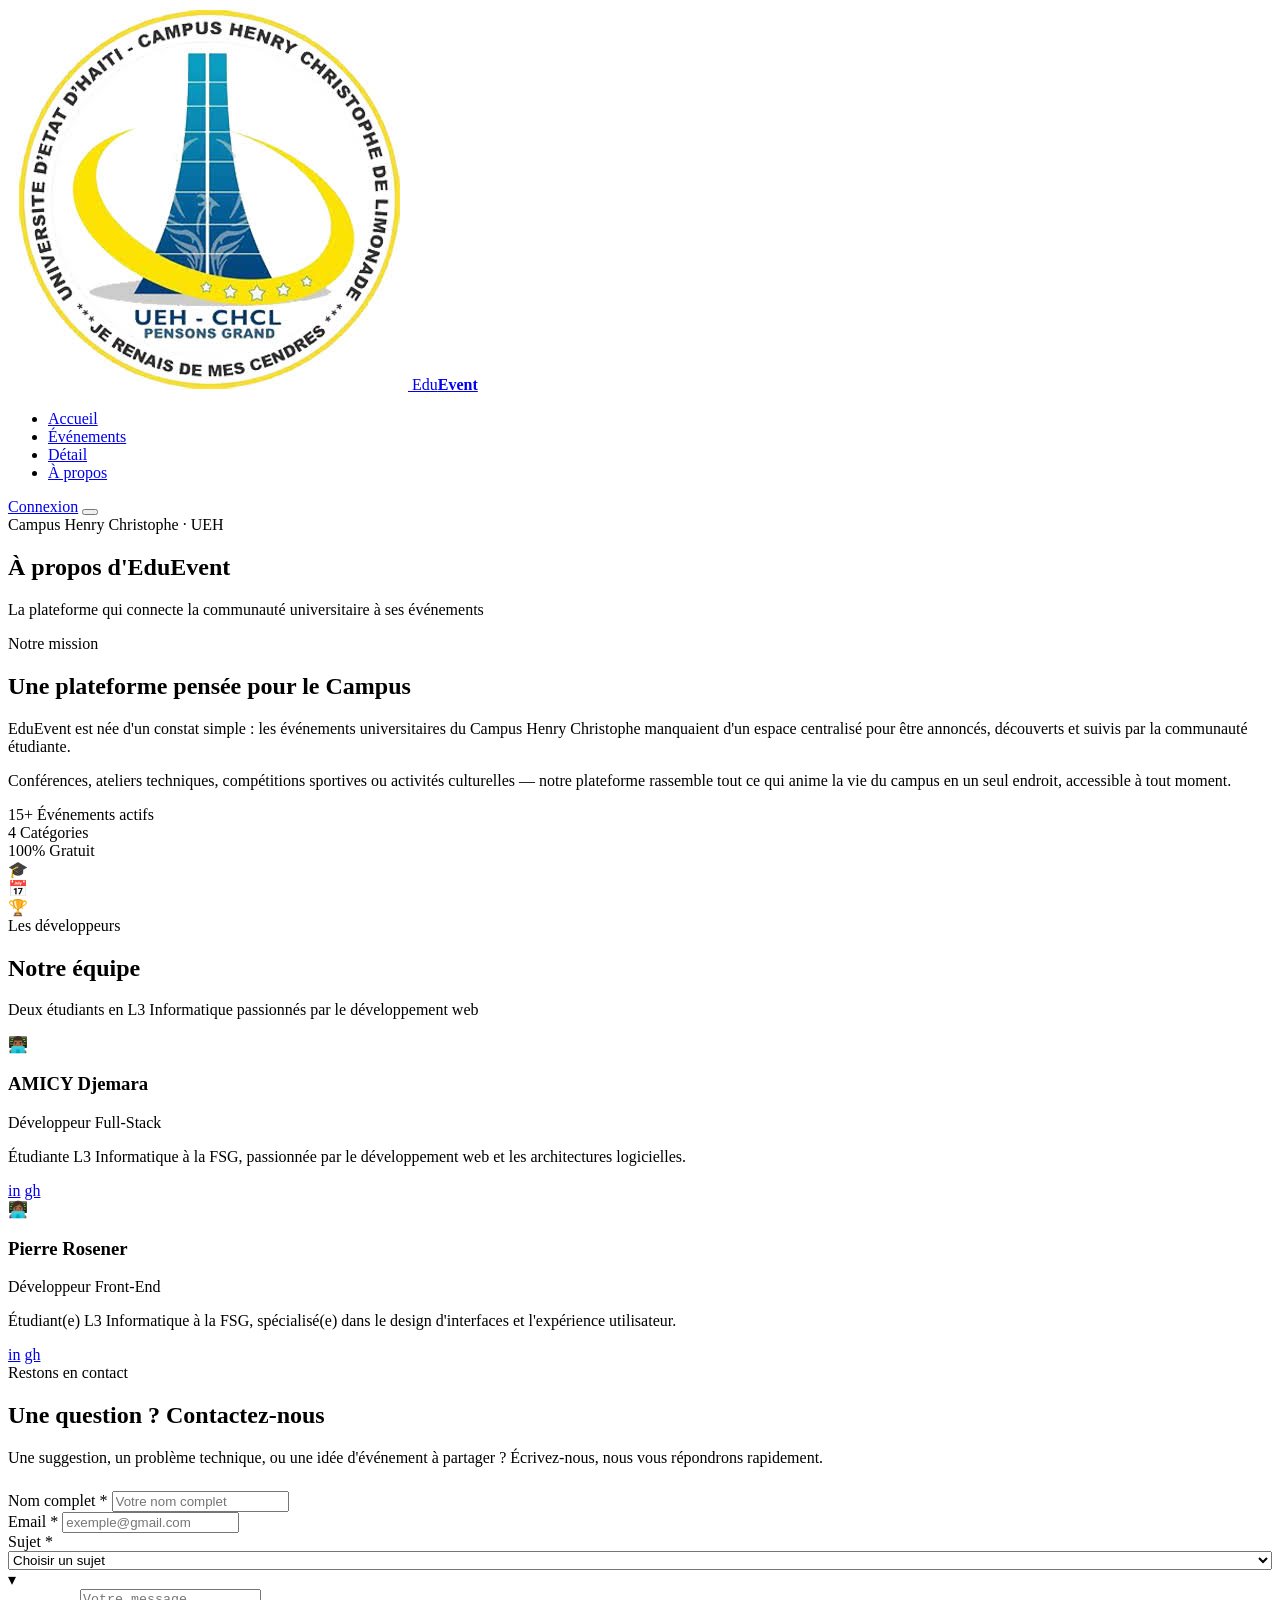
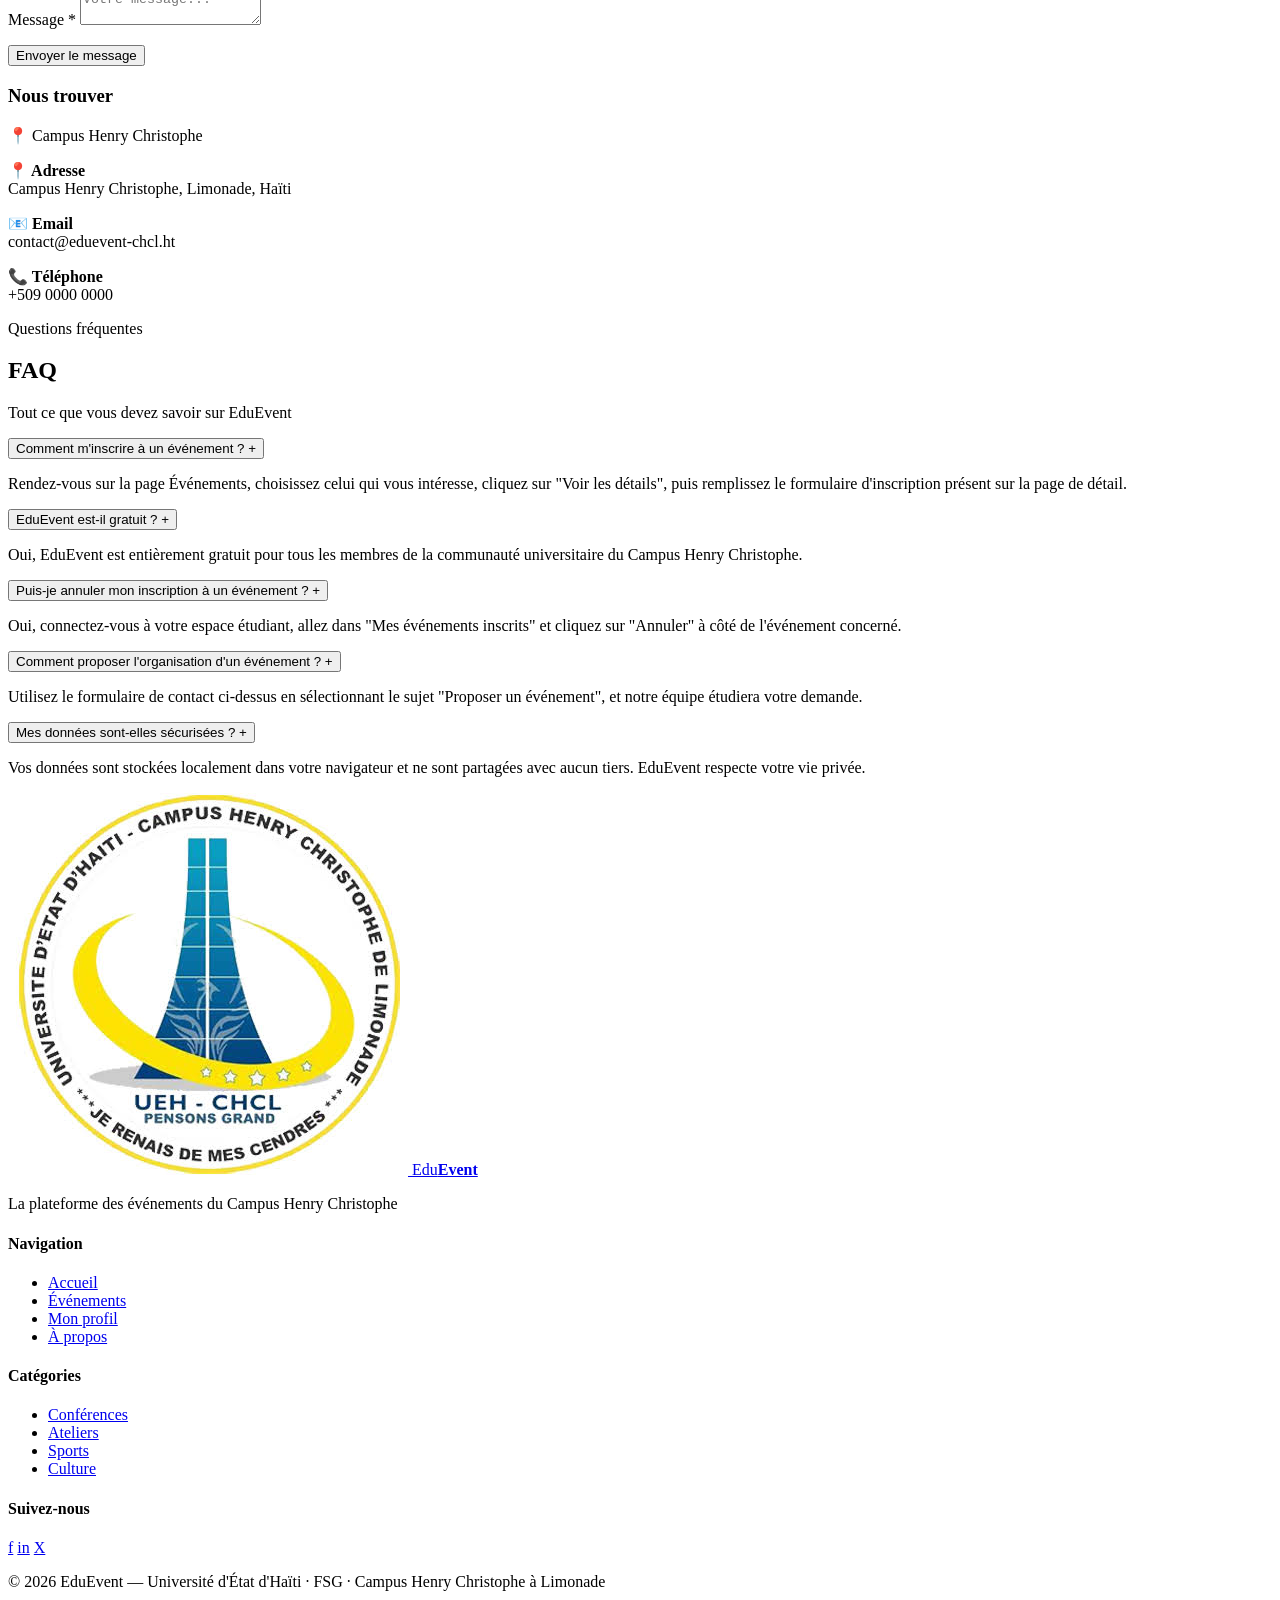
==== a-propos.html @ 34ccdcf6 "Add files via upload" ====
<!DOCTYPE html>
<html lang="fr">
<head>
  <meta charset="UTF-8" />
  <meta name="viewport" content="width=device-width, initial-scale=1.0" />
  <meta name="description" content="À propos de EduEvent — Campus Henry Christophe, UEH" />
  <title>À propos — EduEvent</title>
  <link rel="stylesheet" href="css/style.css" />
  <link rel="stylesheet" href="css/animations.css" />
  <link rel="stylesheet" href="css/responsive.css" />
</head>
<body>

  <!-- ===== HEADER ===== -->
  <header class="header" id="header">
    <div class="container header__inner">
      
      <!-- Logo -->
      <a href="index.html" class="header__logo">
        <img src="images/logo-chcl (2).jpg" alt="UEH-CHCL" class="logo__img">
        <span class="logo__text">Edu<strong>Event</strong></span>
      </a>

      <!-- Liens de navigation (Nettoyés des styles en ligne importants) -->
      <nav class="nav" id="nav">
        <ul class="nav__list">
          <li><a href="index.html" class="nav__link active">Accueil</a></li>
          <li><a href="evenements.html" class="nav__link">Événements</a></li>
          <li><a href="detail.html" class="nav__link">Détail</a></li>
          <li><a href="a-propos.html" class="nav__link">À propos</a></li>
        </ul>
      </nav>

      <!-- Connexion & Menu Burger -->
      <div class="header__actions">
        <a href="profil.html" class="btn btn--outline">Connexion</a>
        
        <!-- Le bouton hamburger est maintenant contrôlable par le fichier responsive.css -->
        <button class="hamburger" id="hamburger" aria-label="Menu">
          <span></span><span></span><span></span>
        </button>
      </div>

    </div>
  </header>
  <main>

    <!-- ===== HERO MINI ===== -->
    <section class="page-hero">
      <div class="container">
        <span class="hero__eyebrow">Campus Henry Christophe · UEH</span>
        <h1 class="page-hero__title">À propos d'EduEvent</h1>
        <p class="page-hero__subtitle">La plateforme qui connecte la communauté universitaire à ses événements</p>
      </div>
    </section>

    <!-- ===== PRÉSENTATION PLATEFORME ===== -->
    <section class="section presentation">
      <div class="container presentation__grid">
        <div class="presentation__text">
          <span class="section__eyebrow">Notre mission</span>
          <h2 class="presentation__title">Une plateforme pensée pour le Campus</h2>
          <p class="presentation__paragraph">
            EduEvent est née d'un constat simple : les événements universitaires du Campus
            Henry Christophe manquaient d'un espace centralisé pour être annoncés, découverts
            et suivis par la communauté étudiante.
          </p>
          <p class="presentation__paragraph">
            Conférences, ateliers techniques, compétitions sportives ou activités culturelles —
            notre plateforme rassemble tout ce qui anime la vie du campus en un seul endroit,
            accessible à tout moment.
          </p>
          <div class="presentation__stats">
            <div class="mini-stat">
              <span class="mini-stat__number">15+</span>
              <span class="mini-stat__label">Événements actifs</span>
            </div>
            <div class="mini-stat">
              <span class="mini-stat__number">4</span>
              <span class="mini-stat__label">Catégories</span>
            </div>
            <div class="mini-stat">
              <span class="mini-stat__number">100%</span>
              <span class="mini-stat__label">Gratuit</span>
            </div>
          </div>
        </div>
        <div class="presentation__visual">
          <div class="visual-card visual-card--1">🎓</div>
          <div class="visual-card visual-card--2">📅</div>
          <div class="visual-card visual-card--3">🏆</div>
        </div>
      </div>
    </section>

    <!-- ===== ÉQUIPE DE DÉVELOPPEMENT ===== -->
    <section class="section equipe">
      <div class="container">
        <div class="section__header">
          <span class="section__eyebrow">Les développeurs</span>
          <h2 class="section__title">Notre équipe</h2>
          <p class="section__subtitle">Deux étudiants en L3 Informatique passionnés par le développement web</p>
        </div>
        <div class="equipe__grid">

          <div class="membre-card">
            <div class="membre-card__photo">👨🏾‍💻</div>
            <h3 class="membre-card__nom">AMICY Djemara</h3>
            <p class="membre-card__role">Développeur Full-Stack</p>
            <p class="membre-card__desc">
              Étudiante L3 Informatique à la FSG, passionnée par le développement web et
              les architectures logicielles.
            </p>
            <div class="membre-card__socials">
              <a href="#" aria-label="LinkedIn">in</a>
              <a href="#" aria-label="GitHub">gh</a>
            </div>
          </div>

          <div class="membre-card">
            <div class="membre-card__photo">👩🏾‍💻</div>
            <h3 class="membre-card__nom">Pierre Rosener</h3>
            <p class="membre-card__role">Développeur Front-End</p>
            <p class="membre-card__desc">
              Étudiant(e) L3 Informatique à la FSG, spécialisé(e) dans le design
              d'interfaces et l'expérience utilisateur.
            </p>
            <div class="membre-card__socials">
              <a href="#" aria-label="LinkedIn">in</a>
              <a href="#" aria-label="GitHub">gh</a>
            </div>
          </div>

        </div>
      </div>
    </section>

    <!-- ===== CONTACT ===== -->
    <section class="section contact">
      <div class="container contact__grid">

        <!-- Formulaire de contact -->
        <div class="contact-form-wrap">
          <span class="section__eyebrow">Restons en contact</span>
          <h2 class="presentation__title">Une question ? Contactez-nous</h2>
          <p class="presentation__paragraph" style="margin-bottom:1.5rem">
            Une suggestion, un problème technique, ou une idée d'événement à partager ?
            Écrivez-nous, nous vous répondrons rapidement.
          </p>

          <form class="contact-form" id="contact-form" novalidate>
            <div class="form-row">
              <div class="form-field">
                <label for="contact-nom">Nom complet *</label>
                <input type="text" id="contact-nom" class="form-input" placeholder="Votre nom complet" required />
              </div>
              <div class="form-field">
                <label for="contact-email">Email *</label>
                <input type="email" id="contact-email" class="form-input" placeholder="exemple@gmail.com" required />
              </div>
            </div>
            <div class="form-field">
              <label for="contact-sujet">Sujet *</label>
              <div class="select-wrap" style="width:100%">
                <select id="contact-sujet" class="filtre-select" style="width:100%;min-width:unset" required>
                  <option value="">Choisir un sujet</option>
                  <option value="question">Question générale</option>
                  <option value="probleme">Problème technique</option>
                  <option value="suggestion">Suggestion d'amélioration</option>
                  <option value="evenement">Proposer un événement</option>
                  <option value="autre">Autre</option>
                </select>
                <span class="select-arrow">▾</span>
              </div>
            </div>
            <div class="form-field">
              <label for="contact-message">Message *</label>
              <textarea id="contact-message" class="form-input form-textarea" placeholder="Votre message..." required></textarea>
            </div>
            <p class="form-message" id="contact-feedback" aria-live="polite"></p>
            <button type="submit" class="btn btn--primary">Envoyer le message</button>
          </form>
        </div>

        <!-- Carte interactive -->
        <div class="contact-map-wrap">
          <h3 class="aside-card__title">Nous trouver</h3>
          <div class="map-simule">
            <div class="map-simule__grid"></div>
            <div class="map-pin">
              <span class="map-pin__icon">📍</span>
              <span class="map-pin__label">Campus Henry Christophe</span>
            </div>
          </div>
          <div class="map-info">
            <p><strong>📍 Adresse</strong><br />Campus Henry Christophe, Limonade, Haïti</p>
            <p><strong>📧 Email</strong><br />contact@eduevent-chcl.ht</p>
            <p><strong>📞 Téléphone</strong><br />+509 0000 0000</p>
          </div>
        </div>

      </div>
    </section>

    <!-- ===== FAQ ===== -->
    <section class="section faq">
      <div class="container">
        <div class="section__header">
          <span class="section__eyebrow">Questions fréquentes</span>
          <h2 class="section__title">FAQ</h2>
          <p class="section__subtitle">Tout ce que vous devez savoir sur EduEvent</p>
        </div>

        <div class="accordion" id="accordion">

          <div class="accordion-item">
            <button class="accordion-header">
              <span>Comment m'inscrire à un événement ?</span>
              <span class="accordion-icon">+</span>
            </button>
            <div class="accordion-content">
              <p>Rendez-vous sur la page Événements, choisissez celui qui vous intéresse,
              cliquez sur "Voir les détails", puis remplissez le formulaire d'inscription
              présent sur la page de détail.</p>
            </div>
          </div>

          <div class="accordion-item">
            <button class="accordion-header">
              <span>EduEvent est-il gratuit ?</span>
              <span class="accordion-icon">+</span>
            </button>
            <div class="accordion-content">
              <p>Oui, EduEvent est entièrement gratuit pour tous les membres de la communauté
              universitaire du Campus Henry Christophe.</p>
            </div>
          </div>

          <div class="accordion-item">
            <button class="accordion-header">
              <span>Puis-je annuler mon inscription à un événement ?</span>
              <span class="accordion-icon">+</span>
            </button>
            <div class="accordion-content">
              <p>Oui, connectez-vous à votre espace étudiant, allez dans "Mes événements
              inscrits" et cliquez sur "Annuler" à côté de l'événement concerné.</p>
            </div>
          </div>

          <div class="accordion-item">
            <button class="accordion-header">
              <span>Comment proposer l'organisation d'un événement ?</span>
              <span class="accordion-icon">+</span>
            </button>
            <div class="accordion-content">
              <p>Utilisez le formulaire de contact ci-dessus en sélectionnant le sujet
              "Proposer un événement", et notre équipe étudiera votre demande.</p>
            </div>
          </div>

          <div class="accordion-item">
            <button class="accordion-header">
              <span>Mes données sont-elles sécurisées ?</span>
              <span class="accordion-icon">+</span>
            </button>
            <div class="accordion-content">
              <p>Vos données sont stockées localement dans votre navigateur et ne sont
              partagées avec aucun tiers. EduEvent respecte votre vie privée.</p>
            </div>
          </div>

        </div>
      </div>
    </section>

  </main>

  <!-- ===== FOOTER ===== -->
  <footer class="footer">
    <div class="container footer__inner">
      <div class="footer__brand">
        <a href="index.html" class="header__logo">
        <img src="images/logo-chcl (2).jpg" alt="UEH-CHCL" class="logo__img">
        <span class="logo__text">Edu<strong>Event</strong></span>
      </a>
        <p class="footer__tagline">La plateforme des événements du Campus Henry Christophe</p>
      </div>
      <div class="footer__links">
        <h4 class="footer__heading">Navigation</h4>
        <ul>
          <li><a href="index.html">Accueil</a></li>
          <li><a href="evenements.html">Événements</a></li>
          <li><a href="profil.html">Mon profil</a></li>
          <li><a href="a-propos.html">À propos</a></li>
        </ul>
      </div>
      <div class="footer__links">
        <h4 class="footer__heading">Catégories</h4>
        <ul>
          <li><a href="evenements.html?cat=conference">Conférences</a></li>
          <li><a href="evenements.html?cat=atelier">Ateliers</a></li>
          <li><a href="evenements.html?cat=sport">Sports</a></li>
          <li><a href="evenements.html?cat=culture">Culture</a></li>
        </ul>
      </div>
      <div class="footer__social">
        <h4 class="footer__heading">Suivez-nous</h4>
        <div class="social__icons">
          <a href="#" class="social__link" aria-label="Facebook">f</a>
          <a href="#" class="social__link" aria-label="Instagram">in</a>
          <a href="#" class="social__link" aria-label="Twitter">X</a>
        </div>
      </div>
    </div>
    <div class="footer__bottom">
      <div class="container">
        <p>© 2026 EduEvent — Université d'État d'Haïti · FSG · Campus Henry Christophe à Limonade</p>
      </div>
    </div>
  </footer>

  <script src="js/main.js"></script>
</body>
</html>
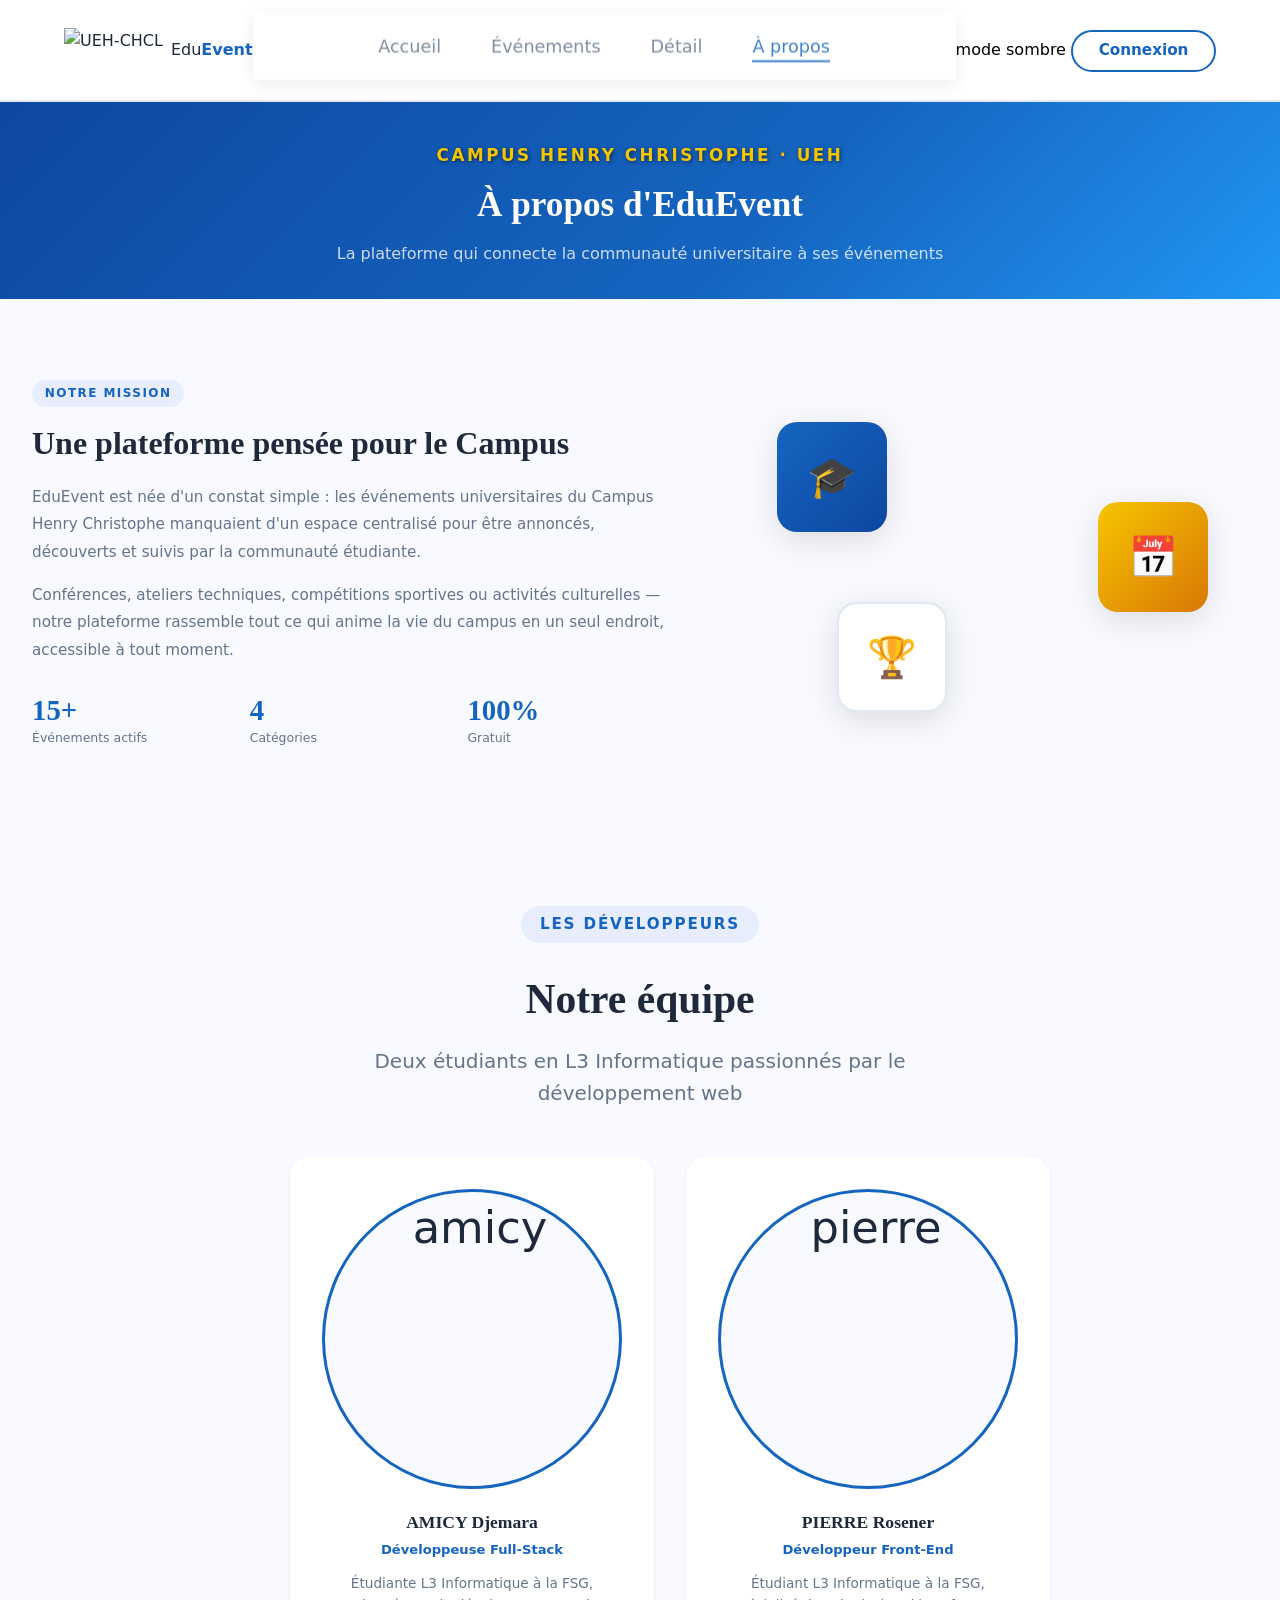
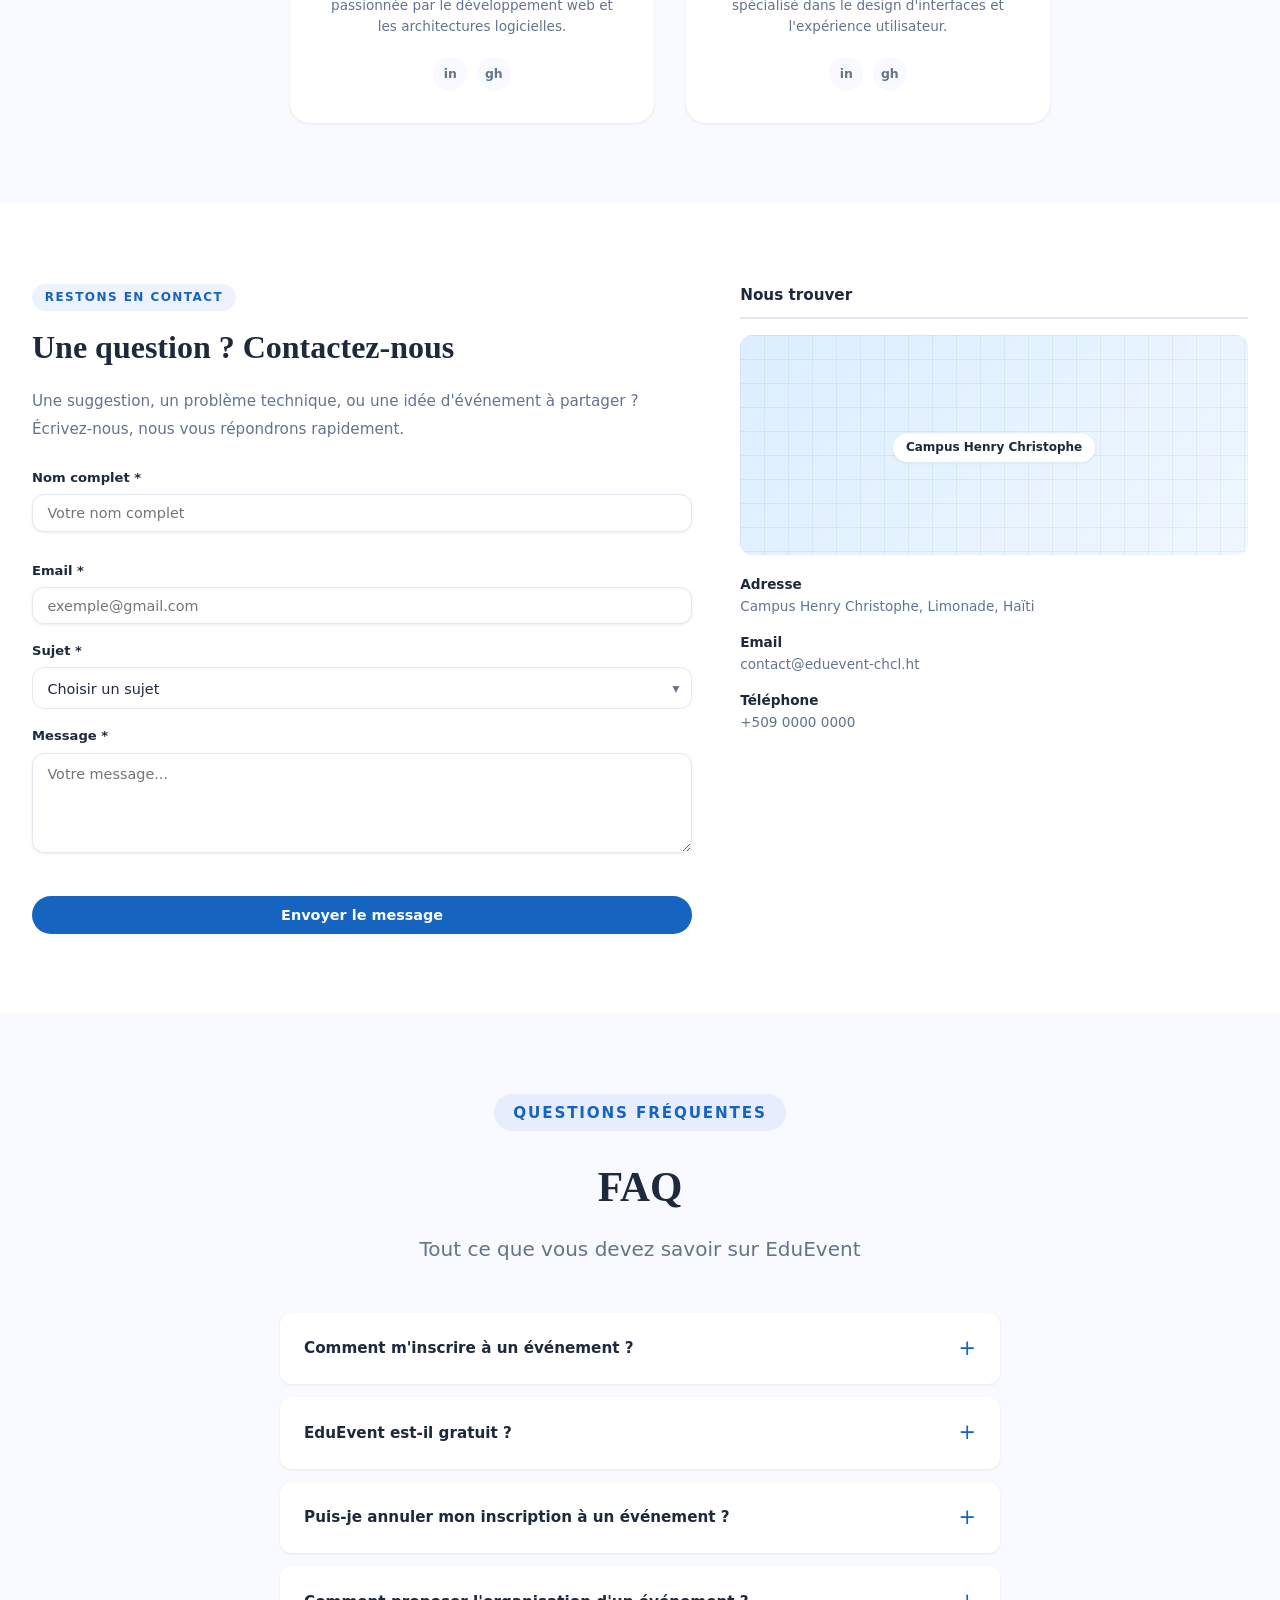
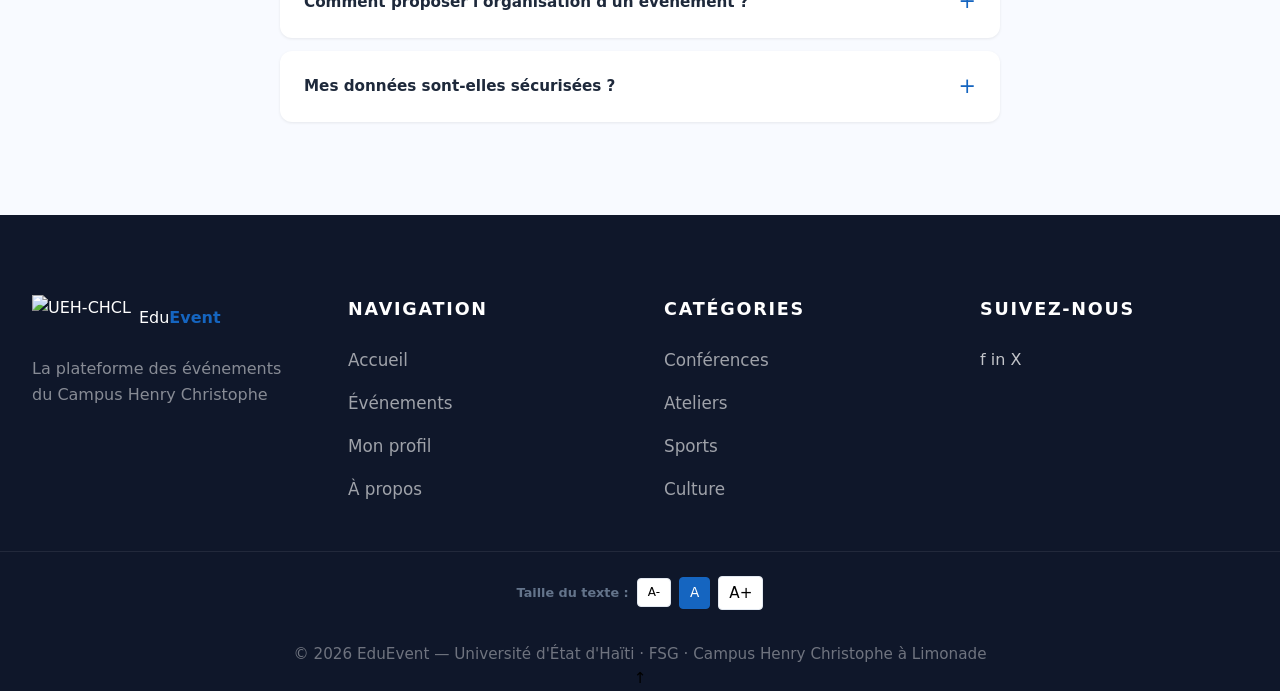
==== commit 415d72cc: "Update a-propos.html" ====
--- a/a-propos.html
+++ b/a-propos.html
@@ -17,11 +17,10 @@
       
       <!-- Logo -->
       <a href="index.html" class="header__logo">
-        <img src="images/logo-chcl (2).jpg" alt="UEH-CHCL" class="logo__img">
+        <img src="images/logo-chcl.png" alt="UEH-CHCL" class="logo__img">
         <span class="logo__text">Edu<strong>Event</strong></span>
       </a>
 
-      <!-- Liens de navigation (Nettoyés des styles en ligne importants) -->
       <nav class="nav" id="nav">
         <ul class="nav__list">
           <li><a href="index.html" class="nav__link active">Accueil</a></li>
@@ -33,9 +32,9 @@
 
       <!-- Connexion & Menu Burger -->
       <div class="header__actions">
+        <button class="btn-darkmode" id="btn-darkmode" aria-label="Mode sombre" title="Mode sombre">mode sombre</button>
         <a href="profil.html" class="btn btn--outline">Connexion</a>
         
-        <!-- Le bouton hamburger est maintenant contrôlable par le fichier responsive.css -->
         <button class="hamburger" id="hamburger" aria-label="Menu">
           <span></span><span></span><span></span>
         </button>
@@ -104,9 +103,14 @@
         <div class="equipe__grid">
 
           <div class="membre-card">
-            <div class="membre-card__photo">👨🏾‍💻</div>
+          <div class="membre-card__photo" style="width: 300px !important; height: 300px !important; border-radius: 50% !important; overflow: hidden !important; border: 3px solid var(--color-primary); background: var(--color-bg); display: flex; align-items: center; justify-content: center; margin: 0 auto 1.2rem;">
+  <img src="images/amicy.jpg" alt="amicy" style="width: 100% !important; height: 100% !important; object-fit: cover !important; object-position: center top !important;" />
+</div>
+
+
+
             <h3 class="membre-card__nom">AMICY Djemara</h3>
-            <p class="membre-card__role">Développeur Full-Stack</p>
+            <p class="membre-card__role">Développeuse Full-Stack</p>
             <p class="membre-card__desc">
               Étudiante L3 Informatique à la FSG, passionnée par le développement web et
               les architectures logicielles.
@@ -118,11 +122,15 @@
           </div>
 
           <div class="membre-card">
-            <div class="membre-card__photo">👩🏾‍💻</div>
-            <h3 class="membre-card__nom">Pierre Rosener</h3>
+           <div class="membre-card__photo" style="width: 300px !important; height: 300px !important; border-radius: 50% !important; overflow: hidden !important; border: 3px solid var(--color-primary); background: var(--color-bg); display: flex; align-items: center; justify-content: center; margin: 0 auto 1.2rem;">
+  <img src="images/pierre.jpg" alt="pierre" style="width: 100% !important; height: 100% !important; object-fit: cover !important; object-position: center top !important;" />
+</div>
+
+
+            <h3 class="membre-card__nom">PIERRE Rosener</h3>
             <p class="membre-card__role">Développeur Front-End</p>
             <p class="membre-card__desc">
-              Étudiant(e) L3 Informatique à la FSG, spécialisé(e) dans le design
+              Étudiant L3 Informatique à la FSG, spécialisé dans le design
               d'interfaces et l'expérience utilisateur.
             </p>
             <div class="membre-card__socials">
@@ -188,14 +196,14 @@
           <div class="map-simule">
             <div class="map-simule__grid"></div>
             <div class="map-pin">
-              <span class="map-pin__icon">📍</span>
+              <span class="map-pin__icon"></span>
               <span class="map-pin__label">Campus Henry Christophe</span>
             </div>
           </div>
           <div class="map-info">
-            <p><strong>📍 Adresse</strong><br />Campus Henry Christophe, Limonade, Haïti</p>
-            <p><strong>📧 Email</strong><br />contact@eduevent-chcl.ht</p>
-            <p><strong>📞 Téléphone</strong><br />+509 0000 0000</p>
+            <p><strong> Adresse</strong><br />Campus Henry Christophe, Limonade, Haïti</p>
+            <p><strong> Email</strong><br />contact@eduevent-chcl.ht</p>
+            <p><strong> Téléphone</strong><br />+509 0000 0000</p>
           </div>
         </div>
 
@@ -280,7 +288,7 @@
     <div class="container footer__inner">
       <div class="footer__brand">
         <a href="index.html" class="header__logo">
-        <img src="images/logo-chcl (2).jpg" alt="UEH-CHCL" class="logo__img">
+        <img src="images/logo-chcl.png" alt="UEH-CHCL" class="logo__img">
         <span class="logo__text">Edu<strong>Event</strong></span>
       </a>
         <p class="footer__tagline">La plateforme des événements du Campus Henry Christophe</p>
@@ -312,13 +320,26 @@
         </div>
       </div>
     </div>
+    <div class="footer-accessibility" style="margin-top: 1rem; display: flex; gap: 8px; justify-content: center; align-items: center; padding: 0.5rem 0;">
+  <span style="font-size: 0.8rem; font-weight: 600; color: var(--color-text-muted);">Taille du texte :</span>
+  <button type="button" class="btn-size" data-size="small" style="padding: 4px 10px; border: 1px solid var(--color-border); border-radius: 4px; font-size: 0.75rem; cursor: pointer; background: #fff; transition: all var(--transition);">A-</button>
+  <button type="button" class="btn-size active" data-size="medium" style="padding: 4px 10px; border: 1px solid var(--color-primary); border-radius: 4px; font-size: 0.85rem; cursor: pointer; background: var(--color-primary); color: #fff; transition: all var(--transition);">A</button>
+  <button type="button" class="btn-size" data-size="large" style="padding: 4px 10px; border: 1px solid var(--color-border); border-radius: 4px; font-size: 0.95rem; cursor: pointer; background: #fff; transition: all var(--transition);">A+</button>
+</div>
     <div class="footer__bottom">
       <div class="container">
         <p>© 2026 EduEvent — Université d'État d'Haïti · FSG · Campus Henry Christophe à Limonade</p>
       </div>
+      <!-- ===== BOUTON RETOUR EN HAUT (SCROLL TO TOP) ===== -->
+<button type="button" id="scroll-top-btn" class="btn-scroll-top" title="Retour en haut">
+  ↑
+</button>
+
     </div>
   </footer>
 
+
+
   <script src="js/main.js"></script>
 </body>
-</html>+</html>
--- a/css/style.css
+++ b/css/style.css
@@ -0,0 +1,2313 @@
+/* ============================================================
+   style.css — EduEvent · Styles globaux
+   ============================================================ */
+ 
+/* ----- VARIABLES ----- */
+:root {
+  /* Couleurs principales — Logo UEH-CHCL */
+  --color-primary:     #1565C0;   /* Bleu profond logo CHCL */
+  --color-primary-dk:  #0D47A1;   /* Bleu encore plus foncé hover */
+  --color-accent:      #F5C500;   /* Or/Jaune anneau logo CHCL */
+  --color-accent-lt:   #FFF9C4;   /* Jaune très clair fond */
+ 
+  /* Neutres */
+  --color-bg:          #F8FAFF;
+  --color-surface:     #FFFFFF;
+  --color-border:      #E2E8F0;
+  --color-text:        #1E293B;
+  --color-text-muted:  #64748B;
+ 
+  /* Catégories */
+  --cat-conference: #6366F1;
+  --cat-atelier:    #10B981;
+  --cat-sport:      #EF4444;
+  --cat-culture:    #F59E0B;
+ 
+  /* Typographie */
+  --font-display: 'Georgia', 'Times New Roman', serif;
+  --font-body:    system-ui, -apple-system, 'Segoe UI', sans-serif;
+ 
+  /* Espacements */
+  --space-xs:  0.25rem;
+  --space-sm:  0.5rem;
+  --space-md:  1rem;
+  --space-lg:  1.5rem;
+  --space-xl:  2rem;
+  --space-2xl: 3rem;
+  --space-3xl: 5rem;
+ 
+  /* Rayons */
+  --radius-sm: 6px;
+  --radius-md: 12px;
+  --radius-lg: 20px;
+  --radius-full: 9999px;
+ 
+  /* Ombres */
+  --shadow-sm: 0 1px 3px rgba(0,0,0,.08);
+  --shadow-md: 0 4px 16px rgba(0,0,0,.10);
+  --shadow-lg: 0 8px 32px rgba(0,0,0,.12);
+ 
+  /* Transitions */
+  --transition: 0.25s ease;
+}
+ 
+/* ----- RESET ----- */
+*, *::before, *::after { box-sizing: border-box; margin: 0; padding: 0; }
+ 
+html { scroll-behavior: smooth; font-size: 16px; }
+
+ 
+body {
+  font-family: var(--font-body);
+  background: var(--color-bg);
+  color: var(--color-text);
+  line-height: 1.6;
+  overflow-x: hidden;
+}
+ 
+img { display: block; max-width: 100%; height: auto; }
+a  { color: inherit; text-decoration: none; }
+ul { list-style: none; }
+button { cursor: pointer; border: none; background: none; font: inherit; }
+ 
+/* ----- CONTAINER ----- */
+.container {
+  width: 100%;
+  max-width: 1300px; /* Augmenté de 1200px à 1300px pour ouvrir l'espace */
+  margin: 0 auto;
+  padding: 0 var(--space-xl); /* Donne plus de marge de sécurité sur les bords */
+}
+
+ 
+/* ----- BUTTONS ----- */
+.btn {
+  display: inline-flex;
+  align-items: center;
+  justify-content: center;
+  gap: var(--space-sm);
+  padding: 0.5rem 1.4rem !important;
+  border-radius: var(--radius-full);
+  font-size: 0.9rem;
+  font-weight: 600;
+  transition: all var(--transition);
+  white-space: nowrap;
+
+  /* LES 3 LIGNES CORRECTRICES DU COIN : */
+  line-height: 1 !important;           /* Force le texte à s'aligner sur sa ligne de base */
+  height: 38px !important;             /* Fixe la hauteur exacte du bouton calée sur le logo */
+  margin-top: 2px !important;          /* Descend le bouton d'un pixel pour l'éloigner du bord haut */
+}
+ 
+.btn--primary {
+  background: var(--color-primary);
+  color: #fff;
+}
+.btn--primary:hover {
+  background: var(--color-primary-dk);
+  transform: translateY(-2px);
+  box-shadow: var(--shadow-md);
+}
+ 
+.btn--outline {
+  border: 2px solid var(--color-primary);
+  color: var(--color-primary);
+}
+.btn--outline:hover {
+  background: var(--color-primary);
+  color: #fff;
+}
+ 
+.btn--ghost {
+  border: 2px solid rgba(255,255,255,.5);
+  color: #fff;
+}
+.btn--ghost:hover {
+  background: rgba(255,255,255,.15);
+}
+ 
+.btn--lg { padding: 0.8rem 2rem; font-size: 1rem; }
+ 
+/* ----- SECTION BASE ----- */
+.section { padding: var(--space-3xl) 0; }
+ 
+.section__header {
+  text-align: center;
+  margin-bottom: var(--space-2xl);
+}
+ 
+.section__eyebrow {
+  display: inline-block;
+  font-size: 0.75rem;
+  font-weight: 700;
+  letter-spacing: .12em;
+  text-transform: uppercase;
+  color: var(--color-primary);
+  background: rgba(26,86,219,.08);
+  padding: 0.25rem 0.8rem;
+  border-radius: var(--radius-full);
+  margin-bottom: var(--space-sm);
+}
+ 
+.section__title {
+  font-family: var(--font-display);
+  font-size: clamp(1.6rem, 3vw, 2.2rem);
+  font-weight: 700;
+  color: var(--color-text);
+  margin-bottom: var(--space-sm);
+}
+ 
+.section__subtitle {
+  color: var(--color-text-muted);
+  max-width: 560px;
+  margin: 0 auto;
+}
+ 
+.section__footer {
+  text-align: center;
+  margin-top: var(--space-2xl);
+}
+ 
+/* ============================================================
+   HEADER COMPLET ET CORRIGÉ (EDUEVENT)
+   ============================================================ */
+
+/* 1. Taille fixe de l'image du logo */
+.header__logo img {
+  height: 45px !important;       
+  width: auto !important;        
+  object-fit: contain !important;
+  display: block !important;
+}
+
+/* 2. Structure du bandeau principal */
+.header {
+  position: relative !important;
+  top: 0;
+  z-index: 100;
+  background: rgba(255, 255, 255, 0.92);
+  backdrop-filter: blur(12px);
+  border-bottom: 2px solid var(--color-border); 
+  transition: box-shadow var(--transition);
+  padding: var(--space-md) 0 !important; 
+  height: auto !important;               
+  overflow: visible !important;          
+}
+
+.header.scrolled { 
+  box-shadow: var(--shadow-md); 
+}
+
+/* 3. Alignement global : Logo à gauche, Meni au centre, Bouton à droite */
+.header__inner {
+  display: grid !important;
+  grid-template-columns: auto 1fr auto !important;
+  align-items: center !important; 
+  width: 100% !important;
+  max-width: 1300px !important;
+  margin: 0 auto !important;
+  padding: 0 5% !important;
+}
+
+.header__logo {
+  display: flex !important;
+  align-items: center !important;
+  gap: var(--space-sm) !important;
+  flex-shrink: 0 !important;
+}
+
+.logo__icon { 
+  font-size: 1.4rem; 
+}
+
+.logo__text strong { 
+  color: var(--color-primary); 
+}
+
+/* 4. Forçage de l'espace de la navigation (Correction absolue) */
+nav, .header nav {
+  display: flex !important;
+  justify-content: center !important; 
+  width: 100% !important;
+}
+
+.nav__list {
+  display: flex !important;
+  flex-direction: row !important;
+  list-style: none !important;
+  margin: 0 !important;
+  padding: 0 !important;
+  gap: 0 !important; /* Annule le gap natif pour éviter les conflits */
+}
+
+/* MÉTHODE MAGIQUE : On force l'espace individuellement sur chaque puce du menu */
+.nav__list li {
+  display: block !important;
+  margin-left: 25px !important;  /* Crée l'espace de sécurité obligatoire à gauche */
+  margin-right: 25px !important; /* Crée l'espace de sécurité obligatoire à droite */
+}
+
+/* 5. Style des liens et effets visuels fluides (Ligne bleue) */
+.nav__link {
+  font-size: 1.1rem !important;
+  font-weight: 500 !important;
+  color: var(--color-text-muted) !important;
+  white-space: nowrap !important;
+  position: relative !important;
+  padding: 6px 0 !important;
+  transition: color 0.3s ease !important; 
+}
+
+.nav__link:hover,
+.nav__link:focus,
+.nav__link.active {
+  color: var(--color-primary) !important;
+}
+
+/* Crée la petite ligne de soulignement sous le mot */
+.nav__link::after {
+  content: '' !important;
+  position: absolute !important;
+  bottom: 0 !important;
+  left: 0 !important;
+  width: 100% !important;
+  height: 2px !important;
+  background-color: var(--color-primary) !important;
+  transform: scaleX(0) !important; 
+  transition: transform 0.3s ease !important;
+}
+
+/* Déploie la ligne bleue de manière fluide au survol ou si actif */
+.nav__link:hover::after,
+.nav__link.active::after {
+  transform: scaleX(1) !important;
+}
+
+/* 6. Bouton Connexion à droite */
+.header__actions .btn {
+  padding: 0.6rem 1.6rem !important; 
+  font-size: 0.95rem !important;     
+  height: 42px !important;           
+  min-width: auto !important; 
+  white-space: nowrap !important;
+  border-radius: var(--radius-full) !important;
+}
+
+/* Nan css/style.css — Pati 7 la sèlman */
+.hamburger {
+  display: none; 
+  flex-direction: column;
+  justify-content: space-between;
+  width: 30px;         /* Lajè bouton an */
+  height: 21px;        /* Wotè bouton an pou bar yo gen espas ant yo */
+  background: none;
+  border: none;
+  cursor: pointer;
+  z-index: 110;        /* Fòse l rete anlè pou anyen pa kouvri l */
+  padding: 0;
+}
+
+/* Ti bar yo ap byen trase koulye a */
+.hamburger span {
+  display: block;
+  width: 100%;
+  height: 3px;         /* Epesè ti bar yo */
+  background-color: var(--color-primary); /* Koulè ble logo a */
+  border-radius: var(--radius-full);
+  transition: all 0.3s ease; /* Pou lè n a anime l pita */
+}
+
+ 
+
+/* ============================================================
+   HERO COMPACT (REDUIT EN HAUTEUR)
+   ============================================================ */
+
+
+ 
+.hero__bg {
+  position: absolute;
+  top: 0;
+  left: 0;
+  width: 100%;
+  height: 100%;
+  z-index: -1;
+  overflow: hidden; /* Anpeche imaj yo depase */
+}
+
+/* Nouvo stil pou 5 imaj yo */
+.hero-slide {
+  position: absolute;
+  top: 0;
+  left: 0;
+  width: 100%;
+  height: 100%;
+  object-fit: cover;
+  background-position: center;
+  opacity: 0;
+  transition: opacity 2s ease-in-out; /* Tranzisyon dous soti nan yon imaj nan yon lòt */
+}
+
+/* Sèl imaj ki gen klas 'active' a k ap parèt */
+.hero-slide.active {
+  opacity: 1;
+}
+
+/* Gradyan ble a ap rete nèt anlè imaj yo pou tèks la ka parèt byen frapan */
+.hero__bg::before {
+  content: '';
+  position: absolute;
+  inset: 0;
+   background: none !important;
+  z-index: 2; /* Mete l anlè imaj yo */
+}
+
+
+/* ============================================================
+   HERO CENTRÉ ET COMPACT (ELEVASYON DESIGN)
+   ============================================================ */
+.hero {
+  position: relative;
+  /* On remonte légèrement de 50vh à 58vh pour donner de la place à la flèche */
+  min-height: 25vh !important; 
+  display: flex;
+  align-items: center;
+  justify-content: center !important;
+  overflow: hidden;
+  padding: 20px 10% !important; 
+}
+
+.hero__content {
+  position: relative;
+  z-index: 2; 
+  color: #fff;
+  max-width: 850px; 
+  padding: 20px 0 !important; /* On remet exactement votre padding de départ sans boîte */
+  text-align: center !important;
+  margin-bottom: 40px !important; 
+  background: none !important; /* On supprime complètement la boîte transparente */
+}
+
+
+
+
+/* Sante ti tit jòn nan */
+.hero__content .section__eyebrow {
+  margin-left: auto !important;
+  margin-right: auto !important;
+}
+
+/* Sante paragraf deskripsyon an */
+.hero__content .section__subtitle {
+  font-size: 1.25rem !important; 
+  max-width: 650px !important; 
+  color: rgba(255, 255, 255, 0.9) !important;
+  margin: 0 auto var(--space-xl) auto !important; /* <--- 'auto' a gòch ak a dwat ap sante paragraf la */
+}
+
+/* SANTE DE BOUTON YO NAN MITAN */
+.hero__cta { 
+  display: flex !important; 
+  flex-direction: row !important;
+  justify-content: center !important; /* <--- SA PRAL METE DE BOUTON YO NAN MITAN PAJ LA */
+  gap: 25px !important; 
+  flex-wrap: wrap; 
+}
+
+
+ 
+/* Texte d'introduction jaune "CAMPUS HENRY CHRISTOPHE..." */
+.hero__eyebrow {
+  display: inline-block;
+  font-size: 1.05rem !important; /* Agrandi pour une meilleure visibilité */
+  font-weight: 700;
+  letter-spacing: .15em;
+  text-transform: uppercase;
+  color: var(--color-accent);
+  margin-bottom: var(--space-md);
+}
+ 
+/* Grand titre blanc principal */
+
+ 
+.hero__accent {
+  color: var(--color-accent);
+  font-style: italic;
+}
+ 
+/* Paragraphe de description sous le titre */
+
+ 
+
+
+/* Style de base et forçage de taille pour les deux boutons du Hero */
+.hero__cta .btn {
+  display: inline-flex !important;
+  align-items: center !important;
+  justify-content: center !important;
+  padding: 0.8rem 2.2rem !important; /* Boutons plus généreux et haut de gamme */
+  font-size: 1.05rem !important;
+  height: auto !important;
+  white-space: nowrap !important;
+  transition: all var(--transition) !important;
+}
+
+/* Bouton principal "Voir les événements" */
+.hero__cta .btn--primary {
+  border: 2px solid #ffffff !important;
+  background: #ffffff !important; /* Fond blanc opaque initial */
+  color: #1A56DB !important; /* Texte bleu d'origine */
+}
+
+.hero__cta .btn--primary:hover {
+  background: transparent !important; /* Devient transparent au survol */
+  color: #ffffff !important; /* Le texte devient blanc */
+  transform: translateY(-3px);
+  box-shadow: var(--shadow-lg);
+}
+
+/* Bouton secondaire "En savoir plus" */
+.hero__cta .btn--ghost {
+  border: 2px solid #ffffff !important;
+  background: transparent !important;
+  color: #ffffff !important;
+}
+/* FÒSE LIY DESKRIPSYON AN VINI NAN MITAN NÈT */
+.hero__content p, 
+.hero__subtitle, 
+.section__subtitle {
+  text-align: center !important; /* Fòse tèks la ekri nan mitan */
+  margin-left: auto !important;  /* Balanse espas bò gòch */
+  margin-right: auto !important; /* Balanse espas bò dwat */
+  display: block !important;
+  width: 100% !important;
+  max-width: 680px !important;   /* Anpeche liy lan vin twò long */
+}
+
+
+.hero__cta .btn--ghost:hover {
+  background: rgba(255, 255, 255, 0.15) !important;
+  color: #ffffff !important;
+  transform: translateY(-3px);
+  box-shadow: var(--shadow-lg);
+}
+ 
+/* Petite flèche d'indication de défilement tout en bas */
+.hero__scroll {
+  position: absolute;
+  /* On la colle très près du bord du bas (15px au lieu de var(--space-xl)) */
+  bottom: 15px !important; 
+  left: 50%;
+  transform: translateX(-50%);
+  color: rgba(255,255,255,.6) !important; /* On la rend un peu plus blanche et visible */
+  font-size: 1.4rem;
+  animation: bounce 2s infinite;
+  z-index: 10 !important; /* On la passe au-dessus pour être sûr qu'elle soit cliquable */
+}
+.hero__scroll a {
+  color: #ffffff;
+  background: var(--color-primary);
+  width: 40px;
+  height: 40px;
+  border-radius: 50%;
+  display: flex;
+  align-items: center;
+  justify-content: center;
+  text-decoration: none;
+}
+.hero__title {
+  text-shadow: 2px 2px 8px rgba(0,0,0,0.8);
+}
+
+.hero__subtitle {
+  font-size: 1.2rem;
+  color: rgba(255,255,255,.9);
+  line-height: 1.7;
+  margin-bottom: var(--space-2xl);
+  text-shadow: 1px 1px 6px rgba(0,0,0,0.9);
+  max-width: 600px;
+}
+
+.hero__eyebrow {
+  text-shadow: 1px 1px 4px rgba(0,0,0,0.6);
+}
+
+
+
+ 
+/* ============================================================
+   CARTES ÉVÉNEMENTS - PROPRE ET NETTOYÉ
+   ============================================================ */
+.cards-grid {
+  display: grid;
+  /* Nou fòse kolòn yo pi laj (min 300px) pou kat yo pi bèl a 100% zoom */
+  grid-template-columns: repeat(auto-fill, minmax(300px, 1fr));
+  gap: var(--space-xl); /* Plis espas ant kat yo */
+}
+ 
+.card {
+  background: var(--color-surface);
+  border-radius: var(--radius-md);
+  box-shadow: var(--shadow-sm);
+  overflow: hidden;
+  transition: transform var(--transition), box-shadow var(--transition);
+  display: flex;
+  flex-direction: column;
+}
+ 
+.card:hover {
+  transform: translateY(-6px); /* Kat la ap monte yon ti kras pi plis lè w pase sourit la */
+  box-shadow: var(--shadow-lg);
+}
+ 
+.card__image-wrap {
+  position: relative !important; /* TRÈS IMPORTANT : Pou badge la ka bloke anndan foto a */
+  height: 200px; /* Nou monte l a 200px pou foto yo pi bèl */
+  overflow: hidden;
+  background: var(--color-border);
+}
+ 
+.card__image-wrap img {
+  width: 100%;
+  height: 100%;
+  object-fit: cover;
+  transition: transform 0.4s ease;
+}
+ 
+.card:hover .card__image-wrap img { 
+  transform: scale(1.05); 
+}
+ 
+/* SÈL KÒD K AP KORIJE BADGE YO NÈT */
+.card__badge {
+  position: absolute !important;
+  top: 15px !important;  /* Distans depi anlè nèt nan foto a */
+  left: 15px !important; /* Distans depi sou bò gòch nèt */
+  font-size: 0.8rem !important; /* Tèks la ap pi fasil pou li */
+  font-weight: 700;
+  text-transform: uppercase;
+  letter-spacing: .06em;
+  padding: 0.35rem 0.8rem !important; /* Badge la ap pi laj e li pap kase */
+  border-radius: var(--radius-full);
+  color: #fff;
+  z-index: 10 !important; /* Fòse badge la rete anlè foto a nèt */
+  margin: 0 !important; /* Anile vye maj ki te fè l deplase a */
+}
+ 
+.badge--conference { background: var(--cat-conference) !important; }
+.badge--atelier    { background: var(--cat-atelier) !important; }
+.badge--sport      { background: var(--cat-sport) !important; }
+.badge--culture    { background: var(--cat-culture) !important; }
+ 
+.card__body {
+  padding: var(--space-lg);
+  flex: 1;
+  display: flex;
+  flex-direction: column;
+  gap: var(--space-sm);
+}
+ 
+.card__title {
+  font-family: var(--font-display);
+  font-size: 1.2rem !important; /* Tit la ap pi gwo ak pi bèl pou li a 100% zoom */
+  font-weight: 700;
+  line-height: 1.4;
+  color: var(--color-text);
+  margin-bottom: 5px;
+}
+ 
+.card__meta {
+  display: flex;
+  flex-direction: column;
+  gap: 0.3rem;
+  font-size: 0.85rem !important; /* Ti enfòmasyon yo ap pi klè */
+  color: var(--color-text-muted);
+}
+ 
+.card__meta span { 
+  display: flex; 
+  align-items: center; 
+  gap: 0.4rem; 
+}
+ 
+.card__places {
+  margin-top: auto;
+  font-size: 0.85rem !important;
+  font-weight: 600;
+  color: var(--color-primary);
+  padding-top: 10px;
+}
+ 
+.card__places.urgent { 
+  color: var(--cat-sport); 
+}
+ 
+.card__footer {
+  padding: var(--space-md) var(--space-lg);
+  border-top: 1px solid var(--color-border);
+}
+ 
+/* Bouton "Voir les détails" anba nèt la */
+.card__footer .btn { 
+  width: 100%; 
+  justify-content: center; 
+  padding: 0.7rem 0 !important; /* Bouton an ap pi gwo ak pi fasil pou klike */
+  font-size: 0.95rem !important;
+  height: auto !important; /* Anile wotè 38px ki te kwense l la */
+}
+ 
+/* Skeleton loader */
+.card.skeleton {
+  min-height: 320px;
+  background: linear-gradient(90deg, #e2e8f0 25%, #f1f5f9 50%, #e2e8f0 75%);
+  background-size: 200% 100%;
+  animation: shimmer 1.4s infinite;
+}
+/* ============================================================
+   AGRANDISSEMENT DES TITRES DE LA SECTION ÉVÉNEMENTS
+   ============================================================ */
+
+/* 1. Le petit badge bleu "À LA UNE" */
+.section__header .section__eyebrow {
+  font-size: 0.95rem !important; /* Plus grand et plus percutant */
+  padding: 0.4rem 1.2rem !important; /* Donne plus d'espace autour du texte */
+  letter-spacing: .12em;
+  font-weight: 700;
+}
+
+/* 2. Le grand titre "Événements en vedette" */
+.section__header .section__title {
+  font-size: 2.6rem !important; /* Augmenté pour un style moderne à 100% de zoom */
+  margin-top: 15px !important;
+  margin-bottom: 12px !important;
+  font-family: var(--font-display);
+  font-weight: 700;
+}
+
+/* 3. La petite ligne du bas "Ne manquez pas ces événements..." */
+.section__header .section__subtitle {
+  font-size: 1.25rem !important; /* Taille très confortable pour la lecture */
+  color: var(--color-text-muted) !important;
+  max-width: 650px !important; /* Empêche le texte de s'étaler sur une seule ligne trop longue */
+  margin: 0 auto !important; /* Centre parfaitement la ligne sous le grand titre */
+  line-height: 1.6;
+}
+
+
+/* ============================================================
+   STATISTIQUES (AGRANDI AK CORRIGÉ)
+   ============================================================ */
+.stats {
+  background: var(--color-primary);
+  padding: var(--space-3xl) 0 !important; /* Bay plis espas anlè ak anba */
+}
+ 
+.stats__grid {
+  display: grid;
+  grid-template-columns: repeat(auto-fit, minmax(220px, 1fr)) !important; /* Pèmèt chif yo gaye bèl sou gwo ekran */
+  gap: var(--space-xl) !important;
+  text-align: center;
+}
+ 
+.stat-card { 
+  color: #fff; 
+}
+ 
+/* Gwo chif jòn yo (8, 1200, 4, 3) */
+.stat-card__number {
+  display: block;
+  font-family: var(--font-display);
+  font-size: 3rem !important; /* Agrandi chif yo pou yo gen enpak */
+  font-weight: 800 !important;
+  color: var(--color-accent);
+  line-height: 1;
+}
+ 
+/* Ti tèks ki anba chif yo */
+.stat-card__label {
+  display: block;
+  font-size: 1.15rem !important; /* Tèks yo vin pi fasil pou li nèt */
+  font-weight: 500 !important;
+  color: rgba(255,255,255,.9) !important; /* Blan pi klere */
+  margin-top: var(--space-sm) !important;
+}
+
+ 
+/* ============================================================
+   NEWSLETTER ("Restez informé" — LOOK PROFESSIONNEL CORRIGÉ)
+   ============================================================ */
+.newsletter {
+  background: var(--color-surface);
+  border-top: 1px solid var(--color-border);
+  border-bottom: 1px solid var(--color-border);
+  padding: var(--space-3xl) 0 !important; /* Donne beaucoup d'espace pour aérer le bloc */
+}
+ 
+.newsletter__inner {
+  display: flex;
+  align-items: center;
+  justify-content: space-between;
+  gap: var(--space-2xl);
+  flex-wrap: wrap;
+  width: 100%;
+  max-width: 1200px;
+  margin: 0 auto;
+  padding: 0 var(--space-lg);
+}
+ 
+.newsletter__title {
+  font-family: var(--font-display);
+  font-size: 2.4rem !important; /* Grand titre imposant */
+  font-weight: 700;
+  margin-bottom: var(--space-xs);
+  color: var(--color-text);
+}
+ 
+.newsletter__subtitle { 
+  color: var(--color-text-muted); 
+  font-size: 1.2rem !important; /* Description bien visible */
+}
+ 
+.newsletter__form { 
+  flex: 1; 
+  min-width: 320px; 
+}
+ 
+/* LE CONTENEUR DU FORMULAIRE : Aligne et ajuste les deux éléments */
+.form-group {
+  display: flex !important;
+  gap: 15px !important; /* Crée un espace propre entre le champ de texte et le bouton */
+  align-items: center !important;
+}
+ 
+/* LE CHAMP DE SAISIE (INPUT EMAIL) — BIEN FINI ET NET */
+.form-input {
+  flex: 1 !important;
+  padding: 14px 24px !important; /* Augmente la hauteur interne pour un grand confort visuel */
+  border: 2px solid #CBD5E1 !important; /* Bordure gris neutre plus visible et nette */
+  border-radius: var(--radius-full);
+  font: inherit;
+  font-size: 1.1rem !important; /* Écriture plus grande lorsque l'utilisateur tape son email */
+  color: var(--color-text);
+  outline: none;
+  background-color: #ffffff !important;
+  transition: all var(--transition);
+  box-shadow: var(--shadow-sm); /* Ajoute une ombre très discrète */
+}
+ 
+/* Effet visuel moderne lorsque l'utilisateur clique dans la case email */
+.form-input:focus { 
+  border-color: var(--color-primary) !important; /* La bordure devient bleue */
+  box-shadow: 0 0 0 4px rgba(21, 101, 192, 0.15) !important; /* Petit halo bleu brillant autour */
+}
+ 
+/* LE BOUTON BLEU "S'ABONNER" — GRAND ET SOLIDE */
+.newsletter__form .btn, 
+.newsletter__form button[type="submit"] {
+  display: inline-flex !important;
+  align-items: center !important;
+  justify-content: center !important;
+  background: var(--color-primary) !important; /* Force le beau bleu institutionnel */
+  color: #ffffff !important;
+  padding: 14px 35px !important; /* Donne une forme généreuse et haut de gamme alignée sur le champ email */
+  font-size: 1.1rem !important;
+  font-weight: 600 !important;
+  border-radius: var(--radius-full) !important;
+  height: auto !important; /* Supprime la hauteur bridée */
+  cursor: pointer;
+  transition: all var(--transition);
+  box-shadow: var(--shadow-sm);
+  white-space: nowrap !important;
+}
+
+/* Effet de survol sur le bouton S'abonner */
+.newsletter__form button[type="submit"]:hover {
+  background: var(--color-primary-dk) !important; /* Bleu plus foncé */
+  transform: translateY(-2px);
+  box-shadow: var(--shadow-md);
+}
+ 
+.form-message {
+  font-size: 0.9rem !important;
+  margin-top: var(--space-sm);
+  min-height: 1.2em;
+}
+ 
+.form-message.success { color: #10B981; }
+.form-message.error   { color: var(--cat-sport); }
+
+/* ============================================================
+   FOOTER (PIED DE PAGE - AGRANDI)
+   ============================================================ */
+.footer {
+  background: #0F172A;
+  color: rgba(255,255,255,.75);
+  padding-top: var(--space-3xl);
+}
+ 
+.footer__inner {
+  display: grid;
+  grid-template-columns: repeat(auto-fit, minmax(200px, 1fr)) !important; /* Evite kolòn yo kwense */
+  gap: var(--space-2xl);
+  padding-bottom: var(--space-2xl);
+  border-bottom: 1px solid rgba(255,255,255,.08);
+}
+ 
+.footer__brand .header__logo { 
+  color: #fff; 
+  margin-bottom: var(--space-md); 
+}
+
+.footer__tagline { 
+  font-size: 1rem !important; /* Ti tèks anba logo a */
+  color: rgba(255,255,255,.5); 
+  max-width: 260px; 
+}
+ 
+/* Tit yo tankou NAVIGATION, CATEGORIES... */
+.footer__heading {
+  font-size: 1.1rem !important; /* Tit kolòn yo pi klè */
+  font-weight: 700;
+  letter-spacing: .1em;
+  text-transform: uppercase;
+  color: #fff;
+  margin-bottom: var(--space-lg) !important;
+}
+ 
+.footer__links ul { 
+  display: flex; 
+  flex-direction: column; 
+  gap: var(--space-md) !important; /* Plis espas vètikal ant lyen yo */
+}
+ 
+/* Tout lyen ki nan footer a */
+.footer__links a {
+  font-size: 1.05rem !important; /* Lyen yo pi gwo pou klike fasil */
+  color: rgba(255,255,255,.6) !important;
+  transition: color var(--transition);
+}
+
+.footer__links a:hover { 
+  color: #fff !important; 
+}
+ 
+.footer__bottom {
+  padding: var(--space-lg) 0;
+  text-align: center;
+  font-size: 0.95rem !important; /* Tèks copyright anba nèt la */
+  color: rgba(255,255,255,.4) !important;
+}
+
+/* ============================================================
+   evenements.css — EduEvent · Styles page événements
+   ============================================================ */
+ 
+/* ===== HERO MINI ===== */
+.page-hero {
+  background: linear-gradient(135deg, #0D47A1 0%, #1565C0 60%, #2196F3 100%);
+  color: #fff;
+  padding: 2.5rem 0 2rem; /* Ti kras mwens espas pou l pa pran tout ekran an */
+  text-align: center;
+}
+ 
+.page-hero .hero__eyebrow {
+  color: #F5C500;
+  margin-bottom: 0.5rem;
+}
+ 
+.page-hero__title {
+  font-family: var(--font-display);
+  font-size: clamp(1.6rem, 3.5vw, 2.2rem) !important; /* Ekilibre pou l pa twò gwo sou laptop 13" */
+  font-weight: 700;
+  margin-bottom: 0.5rem;
+}
+ 
+.page-hero__subtitle {
+  color: rgba(255,255,255,.78);
+  font-size: 1rem;
+}
+ 
+/* ===== SECTION FILTRES ===== */
+.filtres-section {
+  background: var(--color-surface);
+  border-bottom: 1px solid var(--color-border);
+  padding: 1.5rem 0;
+  
+  /* Sa yo ap fòse bare a desann nòmalman san l pa janm bloke anlè */
+  position: relative !important; 
+  top: auto !important;
+  
+  /* Yon ti z-index nòmal pou l rete nan plas li */
+  z-index: 1 !important; 
+  box-shadow: var(--shadow-sm);
+}
+ 
+/* Barre de recherche */
+.search-bar {
+  position: relative;
+  display: flex;
+  align-items: center;
+  margin-bottom: 1rem;
+}
+ 
+.search-bar__icon {
+  position: absolute;
+  left: 1rem;
+  font-size: 1rem;
+  pointer-events: none;
+}
+ 
+.search-bar__input {
+  width: 100%;
+  padding: 0.55rem 2.5rem !important; /* Afine wotè a pou l vin pi bèl e elegant */
+  border: 2px solid var(--color-border);
+  border-radius: var(--radius-full);
+  font: inherit;
+  font-size: 0.95rem;
+  outline: none;
+  transition: border-color var(--transition), box-shadow var(--transition);
+  background: var(--color-bg);
+}
+ 
+.search-bar__input:focus {
+  border-color: var(--color-primary);
+  box-shadow: 0 0 0 3px rgba(21,101,192,.12);
+}
+ 
+.search-bar__clear {
+  position: absolute;
+  right: 1rem;
+  font-size: 0.85rem;
+  color: var(--color-text-muted);
+  cursor: pointer;
+  padding: 0.2rem 0.4rem;
+  border-radius: 50%;
+  transition: all var(--transition);
+  opacity: 0;
+  pointer-events: none;
+}
+ 
+.search-bar__clear.visible {
+  opacity: 1;
+  pointer-events: all;
+}
+ 
+.search-bar__clear:hover {
+  background: var(--color-border);
+  color: var(--color-text);
+}
+ 
+/* Filtres chips */
+.filtres {
+  display: flex;
+  align-items: center;
+  flex-wrap: wrap;
+  gap: 1rem;
+}
+ 
+.filtre-groupe {
+  display: flex;
+  align-items: center;
+  gap: 0.5rem;
+  flex-wrap: wrap;
+}
+ 
+.filtre-groupe--right {
+  margin-left: auto;
+  display: flex;
+  align-items: center;
+  gap: 0.75rem;
+}
+ 
+.filtre-groupe__label {
+  font-size: 0.75rem;
+  font-weight: 700;
+  text-transform: uppercase;
+  letter-spacing: .08em;
+  color: var(--color-text-muted);
+  white-space: nowrap;
+}
+ 
+.filtre-chips {
+  display: flex;
+  gap: 0.4rem;
+  flex-wrap: wrap;
+}
+ 
+.chip {
+  padding: 0.3rem 0.9rem;
+  border-radius: var(--radius-full);
+  font-size: 0.82rem;
+  font-weight: 600;
+  border: 2px solid var(--color-border);
+  color: var(--color-text-muted);
+  background: transparent;
+  cursor: pointer;
+  transition: all var(--transition);
+  white-space: nowrap;
+}
+ 
+.chip:hover {
+  border-color: var(--color-primary);
+  color: var(--color-primary);
+}
+ 
+.chip--active {
+  background: var(--color-primary);
+  border-color: var(--color-primary);
+  color: #fff;
+}
+ 
+/* Toggle vue */
+.vue-toggle {
+  display: flex;
+  border: 2px solid var(--color-border);
+  border-radius: var(--radius-sm);
+  overflow: hidden;
+}
+
+.vue-btn {
+  padding: 0.35rem 0.7rem;
+  font-size: 1rem;
+  color: var(--color-text-muted);
+  background: transparent;
+  cursor: pointer;
+  transition: all var(--transition);
+  border: none;
+}
+
+.vue-btn--active {
+  background: var(--color-primary);
+  color: #fff;
+}
+
+.vue-btn:hover:not(.vue-btn--active) {
+  background: var(--color-border);
+}
+
+/* Résumé résultats */
+.resultats-info {
+  margin-top: 0.75rem;
+  font-size: 0.82rem;
+  color: var(--color-text-muted);
+}
+
+/* ===== SECTION ÉVÉNEMENTS ===== */
+.evenements-section {
+  padding-top: 2rem;
+}
+
+.card {
+  background: #ffffff !important;
+  border: 1px solid var(--color-border) !important;
+  border-radius: 12px !important;
+  overflow: hidden;
+  box-shadow: var(--shadow-sm);
+  display: flex;
+  flex-direction: column;
+  transition: transform var(--transition), box-shadow var(--transition);
+}
+
+.card:hover {
+  transform: translateY(-4px);
+  box-shadow: var(--shadow-md);
+}
+
+.card__body {
+  padding: 1.25rem !important;
+  display: flex;
+  flex-direction: column;
+  gap: 0.65rem;
+  flex: 1;
+}
+
+.card__title {
+  font-size: 1.15rem !important;
+  font-weight: 600 !important;
+  color: #1A202C !important;
+  line-height: 1.4 !important;
+  margin: 0 !important;
+}
+
+/* ===== VUE LISTE ===== */
+.cards-grid.vue-liste {
+  grid-template-columns: 1fr;
+  gap: 1rem;
+}
+
+.cards-grid.vue-liste .card {
+  display: flex !important;
+  flex-direction: row !important;
+  min-height: 150px;
+  max-height: none !important;
+  align-items: stretch;
+}
+
+.cards-grid.vue-liste .card__image-wrap {
+  width: 220px;
+  min-width: 220px;
+  flex-shrink: 0;
+  height: auto;
+}
+
+.cards-grid.vue-liste .card__body {
+  flex: 1;
+  padding: 1rem !important;
+  max-width: none;
+}
+
+.cards-grid.vue-liste .card__meta {
+  display: flex !important;
+  flex-direction: row !important;
+  flex-wrap: wrap !important;
+  gap: 0.5rem !important;
+}
+
+.cards-grid.vue-liste .card__meta span {
+  white-space: nowrap !important;
+}
+
+.cards-grid.vue-liste .card__places {
+  white-space: nowrap !important;
+}
+
+.cards-grid.vue-liste .card__footer {
+  display: flex !important;
+  align-items: center;
+  justify-content: center;
+  border-top: none;
+  border-left: 1px solid var(--color-border);
+  padding: 1rem;
+  flex-shrink: 0;
+  width: 160px;
+}
+
+.cards-grid.vue-liste .card__footer .btn {
+  width: 100%;
+  justify-content: center;
+}
+
+ 
+/* Message aucun résultat */
+.no-results {
+  text-align: center;
+  padding: 4rem 1rem;
+  color: var(--color-text-muted);
+}
+ 
+.no-results__icon {
+  font-size: 3rem;
+  display: block;
+  margin-bottom: 1rem;
+}
+ 
+.no-results h3 {
+  font-size: 1.2rem;
+  color: var(--color-text);
+  margin-bottom: 0.5rem;
+}
+ 
+.no-results p {
+  margin-bottom: 1.5rem;
+}
+ 
+.hidden { display: none !important; }
+ 
+/* Load more */
+.load-more-wrap {
+  text-align: center;
+  margin-top: 2.5rem;
+  padding-bottom: 1rem;
+}
+ 
+/* ===== FILTRES SELECT ===== */
+.select-wrap {
+  position: relative;
+  display: inline-flex;
+  align-items: center;
+}
+ 
+.filtre-select {
+  appearance: none;
+  -webkit-appearance: none;
+  padding: 0.55rem 2.5rem 0.55rem 1rem;
+  border: 2px solid var(--color-border);
+  border-radius: var(--radius-md);
+  font: inherit;
+  font-size: 0.88rem;
+  font-weight: 500;
+  color: var(--color-text);
+  background: var(--color-surface);
+  cursor: pointer;
+  outline: none;
+  transition: border-color var(--transition), box-shadow var(--transition);
+  min-width: 180px;
+}
+ 
+.filtre-select:focus,
+.filtre-select:hover {
+  border-color: var(--color-primary);
+  box-shadow: 0 0 0 3px rgba(21,101,192,.10);
+}
+ 
+.select-arrow {
+  position: absolute;
+  right: 0.8rem;
+  font-size: 0.85rem;
+  color: var(--color-text-muted);
+  pointer-events: none;
+}
+/*page details*/
+
+<!--Banner-->
+/* ===== BANNIÈRE DETAIL ===== */
+.detail-banner {
+  position: relative;
+  height: 420px;
+  overflow: hidden;
+}
+
+.detail-banner__img {
+  position: absolute;
+  inset: 0;
+  z-index: 0;
+}
+
+.detail-banner__img img {
+  width: 100%;
+  height: 100%;
+  object-fit: cover;
+}
+
+.detail-banner__overlay {
+  position: absolute;
+  inset: 0;
+  background: linear-gradient(to top, rgba(0,0,0,.85) 0%, rgba(0,0,0,.3) 100%);
+  z-index: 1;
+  display: flex;
+  flex-direction: column;
+  justify-content: flex-end;
+  padding-bottom: 2rem;
+}
+
+.detail-banner__overlay .container {
+  display: flex;
+  flex-direction: column;
+  align-items: flex-start;
+  gap: 0.8rem;
+  width: 100%;
+}
+
+.card__badge {
+  display: inline-block !important;
+  width: auto !important;
+  font-size: 0.72rem;
+  font-weight: 700;
+  text-transform: uppercase;
+  padding: 0.25rem 0.8rem;
+  border-radius: 999px;
+  color: #fff;
+}
+
+.badge--conference { background: var(--cat-conference); }
+.badge--atelier    { background: var(--cat-atelier); }
+.badge--sport      { background: var(--cat-sport); }
+.badge--culture    { background: var(--cat-culture); }
+
+.detail-banner__title {
+  font-size: clamp(1.4rem, 3vw, 2.2rem);
+  font-weight: 700;
+  color: #fff;
+  line-height: 1.2;
+  text-shadow: 2px 2px 8px rgba(0,0,0,0.8);
+}
+
+.detail-banner__meta {
+  display: flex;
+  gap: 1.5rem;
+  flex-wrap: wrap;
+  color: rgba(255,255,255,.9);
+  font-size: 0.88rem;
+}
+
+.btn-retour {
+  color: rgba(255,255,255,.8);
+  font-size: 0.85rem;
+  font-weight: 500;
+}
+
+.btn-retour:hover { color: #fff; }
+.detail-banner__meta {
+  display: flex;
+  flex-direction: row;
+  gap: 1.5rem;
+  flex-wrap: wrap;
+  color: rgba(255,255,255,.9);
+  font-size: 0.88rem;
+}
+
+
+
+.btn-retour {
+  display: inline-flex;
+  align-items: center;
+  color: rgba(255,255,255,.8);
+  font-size: 0.85rem;
+  font-weight: 500;
+ 
+}
+
+.btn-retour:hover {
+  color: #fff;
+}
+
+/* ===== GRILLE DÉTAIL ===== */
+
+.detail-grid {
+  display: flex !important;
+  flex-direction: column !important; /* Fòse sidebar a desann anba gwo kontni an */
+  gap: 2rem !important; /* Bèl ti espas ant kontni an ak fòmilè a */
+  width: 100% !important;
+}
+
+/* 2. Fòse fòmilè a ak kat la (.aside-card) pran tout lajè paj la kounye a */
+.detail__aside, 
+aside, 
+.aside-card, 
+.inscription-form {
+  width: 100% !important;
+  max-width: 100% !important; /* Pèmèt fòmilè a laj nòmalman kounye a */
+  box-sizing: border-box !important;
+}
+
+/* 3. Asire chan anndan fòmilè yo tou monte youn anba lòt pwòp */
+#inscription-form .form-row, .form-row {
+  display: flex !important;
+  flex-direction: column !important; 
+  gap: 0.75rem !important;
+}
+
+.form-field, .form-input, .filtre-select {
+  width: 100% !important;
+  box-sizing: border-box !important;
+}
+
+ 
+/* ===== CARTE DÉTAIL ===== */
+.detail-card {
+  background: var(--color-surface);
+  border-radius: var(--radius-md);
+  box-shadow: var(--shadow-sm);
+  padding: 2rem;
+  margin-bottom: 1.5rem;
+}
+ 
+.detail-card__title {
+  font-family: var(--font-display);
+  font-size: 1.2rem;
+  font-weight: 700;
+  color: var(--color-text);
+  margin-bottom: 1rem;
+  padding-bottom: 0.75rem;
+  border-bottom: 2px solid var(--color-border);
+}
+ 
+.detail-card__text {
+  color: var(--color-text-muted);
+  line-height: 1.8;
+  font-size: 0.95rem;
+}
+
+
+ 
+/* ===== ASIDE CARDS ===== */
+.aside-card {
+  background: var(--color-surface);
+  border-radius: var(--radius-md);
+  box-shadow: var(--shadow-sm);
+  padding: 1.5rem;
+  margin-bottom: 1.5rem;
+}
+ 
+.aside-card__title {
+  font-size: 0.95rem;
+  font-weight: 700;
+  color: var(--color-text);
+  margin-bottom: 1rem;
+  padding-bottom: 0.6rem;
+  border-bottom: 2px solid var(--color-border);
+}
+
+ 
+/* ===== LISTE INFOS ===== */
+.info-list {
+  display: flex;
+  flex-direction: column;
+  gap: 0.85rem;
+}
+ 
+.info-item {
+  display: flex;
+  align-items: flex-start;
+  gap: 0.75rem;
+}
+ 
+.info-item__icon {
+  font-size: 1.1rem;
+  margin-top: 0.1rem;
+  flex-shrink: 0;
+}
+ 
+.info-item__label {
+  display: block;
+  font-size: 0.72rem;
+  font-weight: 700;
+  text-transform: uppercase;
+  letter-spacing: .06em;
+  color: var(--color-text-muted);
+}
+ 
+.info-item__value {
+  display: block;
+  font-size: 0.88rem;
+  color: var(--color-text);
+  font-weight: 500;
+  margin-top: 0.1rem;
+}
+ 
+/* ===== BARRE DE PLACES ===== */
+.places-bar {
+  height: 10px;
+  background: var(--color-border);
+  border-radius: var(--radius-full);
+  overflow: hidden;
+  margin-bottom: 0.6rem;
+}
+ 
+.places-bar__fill {
+  height: 100%;
+  border-radius: var(--radius-full);
+  background: var(--color-primary);
+  transition: width 0.8s ease;
+}
+ 
+.places-texte {
+  font-size: 0.85rem;
+  color: var(--color-text-muted);
+}
+ 
+/* ===== FORMULAIRES ===== */
+.form-field {
+  display: flex;
+  flex-direction: column;
+  gap: 0.4rem;
+  margin-bottom: 1rem;
+}
+ 
+.form-field label {
+  font-size: 0.82rem;
+  font-weight: 600;
+  color: var(--color-text);
+}
+ 
+.form-textarea {
+  resize: vertical;
+  min-height: 100px;
+  border-radius: var(--radius-md) !important;
+}
+ 
+.form-row {
+  display: grid;
+  grid-template-columns: 1fr 1fr;
+  gap: 1rem;
+}
+ 
+/* ===== ÉTOILES ===== */
+.etoiles {
+  display: flex;
+  gap: 0.3rem;
+}
+ 
+.etoile {
+  font-size: 1.6rem;
+  color: var(--color-border);
+  cursor: pointer;
+  transition: color var(--transition), transform var(--transition);
+  user-select: none;
+}
+ 
+.etoile.active,
+.etoile.hover {
+  color: var(--color-accent);
+}
+ 
+.etoile:hover {
+  transform: scale(1.15);
+}
+ 
+/* ===== COMMENTAIRES ===== */
+.commentaires-liste {
+  display: flex;
+  flex-direction: column;
+  gap: 1.2rem;
+  margin-bottom: 2rem;
+}
+ 
+.commentaire {
+  padding: 1.2rem;
+  background: var(--color-bg);
+  border-radius: var(--radius-md);
+  border-left: 3px solid var(--color-primary);
+}
+ 
+.commentaire__header {
+  display: flex;
+  align-items: center;
+  gap: 0.75rem;
+  margin-bottom: 0.75rem;
+}
+ 
+.commentaire__avatar {
+  width: 40px;
+  height: 40px;
+  border-radius: 50%;
+  background: var(--color-primary);
+  color: #fff;
+  display: flex;
+  align-items: center;
+  justify-content: center;
+  font-weight: 700;
+  font-size: 1rem;
+  flex-shrink: 0;
+}
+ 
+.commentaire__nom {
+  font-weight: 700;
+  font-size: 0.9rem;
+  color: var(--color-text);
+}
+ 
+.commentaire__role {
+  font-size: 0.78rem;
+  color: var(--color-text-muted);
+}
+ 
+.commentaire__note {
+  margin-left: auto;
+  color: var(--color-accent);
+  font-size: 0.9rem;
+}
+ 
+.commentaire__texte {
+  font-size: 0.88rem;
+  color: var(--color-text-muted);
+  line-height: 1.7;
+  margin-bottom: 0.4rem;
+}
+ 
+.commentaire__date {
+  font-size: 0.75rem;
+  color: var(--color-text-muted);
+}
+ 
+.commentaire-form__title {
+  font-size: 1rem;
+  font-weight: 700;
+  margin-bottom: 1rem;
+  color: var(--color-text);
+  padding-top: 1.5rem;
+  border-top: 1px solid var(--color-border);
+}
+ 
+/* ===== PARTAGE ===== */
+.partage-btns {
+  display: flex;
+  flex-direction: column;
+  gap: 0.6rem;
+}
+ 
+.partage-btn {
+  display: flex;
+  align-items: center;
+  justify-content: center;
+  padding: 0.6rem 1rem;
+  border-radius: var(--radius-md);
+  font-size: 0.85rem;
+  font-weight: 600;
+  color: #fff;
+  transition: opacity var(--transition), transform var(--transition);
+  text-decoration: none;
+}
+ 
+.partage-btn:hover {
+  opacity: 0.88;
+  transform: translateY(-1px);
+}
+ 
+.partage-btn--fb { background: #1877F2; }
+.partage-btn--tw { background: #000; }
+.partage-btn--wa { background: #25D366; }
+/* DESIGN POU INPUT AK SELECT PAJ DETAIL LA */
+.form-input {
+  width: 100% !important;
+  height: 42px !important;
+  padding: 0.6rem 0.9rem !important;
+  border: 1px solid var(--color-border) !important;
+  border-radius: var(--radius-md) !important;
+  font-size: 0.9rem !important;
+  background-color: #ffffff !important;
+  box-sizing: border-box !important;
+}
+
+.filtre-select {
+  width: 100% !important;
+  height: 42px !important;
+  padding: 0.6rem 0.9rem !important;
+  border: 1px solid var(--color-border) !important;
+  border-radius: var(--radius-md) !important;
+  font-size: 0.9rem !important;
+  background-color: #ffffff !important;
+  cursor: pointer !important;
+}
+
+/* Fòse fòmilè a louvri eleman li yo yonn anba lòt */
+.inscription-form {
+  display: flex !important;
+  flex-direction: column !important;
+  gap: 0.5rem !important;
+  width: 100% !important;
+}
+
+/* ============================================================
+   PROFIL PAGE
+   ============================================================ */
+ 
+.profil-section { padding-top: 2rem; }
+ 
+/* ===== AUTH GRID ===== */
+.auth-grid {
+  display: flex;
+  justify-content: center;
+  align-items: flex-start;
+}
+ 
+.auth-card {
+  background: var(--color-surface);
+  border-radius: var(--radius-lg);
+  box-shadow: var(--shadow-lg);
+  padding: 2.5rem;
+  width: 100%;
+  max-width: 480px;
+}
+ 
+.auth-card__header {
+  text-align: center;
+  margin-bottom: 2rem;
+}
+ 
+.auth-card__icon {
+  font-size: 2.5rem;
+  display: block;
+  margin-bottom: 0.75rem;
+}
+ 
+.auth-card__title {
+  font-family: var(--font-display);
+  font-size: 1.5rem;
+  font-weight: 700;
+  color: var(--color-text);
+  margin-bottom: 0.3rem;
+}
+ 
+.auth-card__subtitle {
+  color: var(--color-text-muted);
+  font-size: 0.88rem;
+}
+ 
+.auth-form { display: flex; flex-direction: column; gap: 0.25rem; }
+ 
+.btn--full { width: 100%; justify-content: center; margin-top: 0.5rem; }
+ 
+.auth-switch {
+  text-align: center;
+  font-size: 0.85rem;
+  color: var(--color-text-muted);
+  margin-top: 1rem;
+}
+ 
+.link-btn {
+  background: none;
+  border: none;
+  color: var(--color-primary);
+  font-weight: 600;
+  cursor: pointer;
+  font: inherit;
+  font-size: 0.85rem;
+  text-decoration: underline;
+}
+ 
+/* Champ mot de passe */
+.input-password {
+  position: relative;
+  display: flex;
+  align-items: center;
+}
+ 
+.input-password .form-input {
+  flex: 1;
+  padding-right: 3rem;
+}
+ 
+.toggle-password {
+  position: absolute;
+  right: 0.8rem;
+  font-size: 1rem;
+  cursor: pointer;
+  background: none;
+  border: none;
+  color: var(--color-text-muted);
+}
+ 
+/* ===== PROFIL HEADER ===== */
+.profil-header {
+  display: flex;
+  flex-direction: column;
+  align-items: center;
+  text-align: center;
+  gap: 0.8rem;
+  background: var(--color-surface);
+  border-radius: var(--radius-lg);
+  box-shadow: var(--shadow-md);
+  padding: 2rem;
+  margin-bottom: 2rem;
+}
+
+.profil-header .btn {
+  margin-left: 0;
+}
+
+.profil-avatar {
+  width: 90px;
+  height: 90px;
+  border-radius: 50%;
+  background: var(--color-primary);
+  color: #fff;
+  display: flex;
+  align-items: center;
+  justify-content: center;
+  font-size: 2.5rem;
+  font-weight: 700;
+}
+.profil-header .btn {
+  margin: 0 auto;
+}
+ 
+.profil-nom {
+  font-family: var(--font-display);
+  font-size: 1.4rem;
+  font-weight: 700;
+  color: var(--color-text);
+}
+ 
+.profil-detail {
+  color: var(--color-text-muted);
+  font-size: 0.88rem;
+  margin-top: 0.2rem;
+}
+ 
+.profil-email {
+  color: var(--color-primary);
+  font-size: 0.85rem;
+  margin-top: 0.2rem;
+}
+ 
+.profil-header .btn { margin-left: auto; }
+ 
+/* ===== MES ÉVÉNEMENTS ===== */
+.mes-evenements__title {
+  font-family: var(--font-display);
+  font-size: 1.2rem;
+  font-weight: 700;
+  color: var(--color-text);
+  margin-bottom: 1.2rem;
+  text-align: center;
+}
+ 
+.inscription-card {
+  display: flex;
+  flex-direction: column;
+  align-items: center;
+  text-align: center;
+  gap: 1rem;
+  background: var(--color-surface);
+  border-radius: var(--radius-md);
+  box-shadow: var(--shadow-sm);
+  padding: 1.2rem 1.5rem;
+  margin-bottom: 1rem;
+  border-left: 4px solid var(--color-primary);
+  transition: box-shadow var(--transition);
+}
+
+.inscription-card__meta {
+  justify-content: center;
+}
+
+.btn--danger {
+  margin: 0 auto;
+}
+ 
+.inscription-card:hover { box-shadow: var(--shadow-md); }
+ 
+.inscription-card__titre {
+  font-weight: 700;
+  font-size: 0.95rem;
+  color: var(--color-text);
+  margin-bottom: 0.4rem;
+}
+ 
+
+ 
+
+ 
+.btn--danger:hover {
+  background: var(--cat-sport);
+  color: #fff;
+}
+ 
+/* ===== EMPTY STATE ===== */
+.empty-state {
+  text-align: center;
+  padding: 3rem 1rem;
+  color: var(--color-text-muted);
+  background: var(--color-surface);
+  border-radius: var(--radius-md);
+  box-shadow: var(--shadow-sm);
+}
+ 
+.empty-state__icon {
+  font-size: 3rem;
+  display: block;
+  margin-bottom: 1rem;
+}
+ 
+.empty-state h4 {
+  font-size: 1.1rem;
+  color: var(--color-text);
+  margin-bottom: 0.4rem;
+}
+ 
+.empty-state p { margin-bottom: 1.5rem; }
+
+
+/* ============================================================
+   PAGE À PROPOS
+   ============================================================ */
+ 
+/* ===== PRÉSENTATION ===== */
+.presentation__grid {
+  display: grid;
+  grid-template-columns: 1.2fr 1fr;
+  gap: 3rem;
+  align-items: center;
+}
+ 
+.presentation__title {
+  font-family: var(--font-display);
+  font-size: clamp(1.5rem, 3vw, 2rem);
+  font-weight: 700;
+  color: var(--color-text);
+  margin: 0.5rem 0 1.2rem;
+  line-height: 1.3;
+}
+ 
+.presentation__paragraph {
+  color: var(--color-text-muted);
+  line-height: 1.8;
+  margin-bottom: 1rem;
+  font-size: 0.95rem;
+}
+ 
+.presentation__stats {
+  display: flex;
+  justify-content: space-between;
+  margin-top: 2rem;
+  flex-wrap: wrap;
+  gap: 1rem;
+}
+ 
+.mini-stat {
+  display: flex;
+  flex-direction: column;
+  gap: 0.3rem;
+  flex: 1;
+  min-width: 100px;
+}
+ 
+.mini-stat__number {
+  display: block;
+  font-family: var(--font-display);
+  font-size: 1.8rem;
+  font-weight: 700;
+  color: var(--color-primary);
+  line-height: 1;
+}
+ 
+.mini-stat__label {
+  display: block;
+  font-size: 0.78rem;
+  color: var(--color-text-muted);
+  line-height: 1.3;
+}
+ 
+.presentation__visual {
+  position: relative;
+  height: 320px;
+  display: flex;
+  align-items: center;
+  justify-content: center;
+}
+ 
+.visual-card {
+  position: absolute;
+  width: 110px;
+  height: 110px;
+  border-radius: var(--radius-lg);
+  display: flex;
+  align-items: center;
+  justify-content: center;
+  font-size: 2.5rem;
+  box-shadow: var(--shadow-lg);
+}
+ 
+.visual-card--1 {
+  background: linear-gradient(135deg, var(--color-primary), var(--color-primary-dk));
+  top: 20px;
+  left: 60px;
+  z-index: 2;
+}
+ 
+.visual-card--2 {
+  background: linear-gradient(135deg, var(--color-accent), #d97706);
+  top: 100px;
+  right: 40px;
+  z-index: 1;
+}
+ 
+.visual-card--3 {
+  background: var(--color-surface);
+  border: 2px solid var(--color-border);
+  bottom: 10px;
+  left: 120px;
+  z-index: 3;
+}
+ 
+/* ===== ÉQUIPE ===== */
+.equipe__grid {
+  display: grid;
+  grid-template-columns: repeat(2, 1fr);
+  gap: 2rem;
+  max-width: 700px;
+  margin: 0 auto;
+}
+ 
+.membre-card {
+  background: var(--color-surface);
+  border-radius: var(--radius-lg);
+  box-shadow: var(--shadow-sm);
+  padding: 2rem;
+  text-align: center;
+  transition: transform var(--transition), box-shadow var(--transition);
+}
+ 
+.membre-card:hover {
+  transform: translateY(-4px);
+  box-shadow: var(--shadow-lg);
+}
+ 
+.membre-card__photo {
+  width: 100px;
+  height: 100px;
+  border-radius: 50%;
+  background: var(--color-bg);
+  border: 3px solid var(--color-primary);
+  display: flex;
+  align-items: center;
+  justify-content: center;
+  font-size: 2.8rem;
+  margin: 0 auto 1.2rem;
+}
+ 
+.membre-card__nom {
+  font-family: var(--font-display);
+  font-size: 1.1rem;
+  font-weight: 700;
+  color: var(--color-text);
+  margin-bottom: 0.2rem;
+}
+ 
+.membre-card__role {
+  font-size: 0.82rem;
+  font-weight: 600;
+  color: var(--color-primary);
+  margin-bottom: 0.8rem;
+}
+ 
+.membre-card__desc {
+  font-size: 0.85rem;
+  color: var(--color-text-muted);
+  line-height: 1.6;
+  margin-bottom: 1.2rem;
+}
+ 
+.membre-card__socials {
+  display: flex;
+  justify-content: center;
+  gap: 0.6rem;
+}
+ 
+.membre-card__socials a {
+  width: 34px;
+  height: 34px;
+  border-radius: 50%;
+  background: var(--color-bg);
+  display: flex;
+  align-items: center;
+  justify-content: center;
+  font-size: 0.78rem;
+  font-weight: 700;
+  color: var(--color-text-muted);
+  transition: all var(--transition);
+}
+ 
+.membre-card__socials a:hover {
+  background: var(--color-primary);
+  color: #fff;
+}
+ 
+/* ===== CONTACT ===== */
+.contact { background: var(--color-surface); }
+ 
+.contact__grid {
+  display: grid;
+  grid-template-columns: 1.3fr 1fr;
+  gap: 3rem;
+}
+ 
+.contact-form { display: flex; flex-direction: column; }
+ 
+/* ===== CARTE SIMULÉE ===== */
+.map-simule {
+  position: relative;
+  height: 220px;
+  border-radius: var(--radius-md);
+  overflow: hidden;
+  margin-bottom: 1.2rem;
+  background: linear-gradient(135deg, #DCEEFF 0%, #F0F7FF 100%);
+}
+ 
+.map-simule__grid {
+  position: absolute;
+  inset: 0;
+  background-image:
+    linear-gradient(rgba(21,101,192,.08) 1px, transparent 1px),
+    linear-gradient(90deg, rgba(21,101,192,.08) 1px, transparent 1px);
+  background-size: 24px 24px;
+}
+ 
+.map-pin {
+  position: absolute;
+  top: 50%;
+  left: 50%;
+  transform: translate(-50%, -50%);
+  text-align: center;
+}
+ 
+.map-pin__icon {
+  font-size: 2.2rem;
+  display: block;
+  filter: drop-shadow(0 4px 6px rgba(0,0,0,.2));
+  animation: bounce 2.4s infinite;
+}
+ 
+.map-pin__label {
+  display: inline-block;
+  background: var(--color-surface);
+  padding: 0.3rem 0.8rem;
+  border-radius: var(--radius-full);
+  font-size: 0.75rem;
+  font-weight: 600;
+  color: var(--color-text);
+  box-shadow: var(--shadow-sm);
+  margin-top: 0.3rem;
+}
+ 
+.map-info p {
+  font-size: 0.85rem;
+  color: var(--color-text-muted);
+  line-height: 1.6;
+  margin-bottom: 0.9rem;
+}
+ 
+.map-info strong { color: var(--color-text); }
+ 
+/* ===== FAQ ACCORDÉON ===== */
+.faq { background: var(--color-bg); }
+ 
+.accordion {
+  max-width: 720px;
+  margin: 0 auto;
+}
+ 
+.accordion-item {
+  background: var(--color-surface);
+  border-radius: var(--radius-md);
+  box-shadow: var(--shadow-sm);
+  margin-bottom: 0.8rem;
+  overflow: hidden;
+}
+ 
+.accordion-header {
+  width: 100%;
+  display: flex;
+  align-items: center;
+  justify-content: space-between;
+  padding: 1.2rem 1.5rem;
+  font-size: 0.95rem;
+  font-weight: 600;
+  color: var(--color-text);
+  text-align: left;
+}
+ 
+.accordion-icon {
+  font-size: 1.3rem;
+  font-weight: 400;
+  color: var(--color-primary);
+  flex-shrink: 0;
+  margin-left: 1rem;
+  transition: transform var(--transition);
+}
+ 
+.accordion-item.open .accordion-header {
+  color: var(--color-primary);
+}
+ 
+.accordion-content {
+  max-height: 0;
+  overflow: hidden;
+  transition: max-height 0.35s ease;
+}
+ 
+.accordion-content p {
+  padding: 0 1.5rem 1.2rem;
+  font-size: 0.88rem;
+  color: var(--color-text-muted);
+  line-height: 1.7;
+}
+/* ============================================================
+   KOREKSYON FINAL ELEGAN - BOUTON AK GWOZÈ REYÈL LI
+   ============================================================ */
+body #evenements-grid.cards-grid.vue-liste {
+  display: flex !important;
+  flex-direction: column !important;
+  gap: 20px !important;
+}
+
+body #evenements-grid.cards-grid.vue-liste .card {
+  display: flex !important;
+  flex-direction: row !important;
+  width: 100% !important;
+  min-height: 160px !important;
+  align-items: center !important; /* Santre tout kontni an vètikal */
+  background: #ffffff !important;
+  border: 1px solid var(--color-border, #eee) !important;
+  box-shadow: 0 4px 6px rgba(0,0,0,0.05) !important;
+  overflow: hidden !important;
+  padding-right: 20px !important; /* Ti espas sekirite pou bouton an adwat */
+}
+
+/* Fòse imaj la gen yon bèl gwosè sou bò gòch */
+body #evenements-grid.cards-grid.vue-liste .card .card__image-wrap {
+  width: 180px !important;
+  min-width: 180px !important;
+  max-width: 180px !important;
+  height: 160px !important;
+  position: relative !important;
+  flex-shrink: 0 !important;
+  margin-right: 10px !important;
+}
+
+body #evenements-grid.cards-grid.vue-liste .card .card__image-wrap img {
+  width: 100% !important;
+  height: 100% !important;
+  object-fit: cover !important;
+  display: block !important;
+}
+
+/* Badj kategori a */
+body #evenements-grid.cards-grid.vue-liste .card .card__badge {
+  position: absolute !important;
+  top: 10px !important;
+  left: 10px !important;
+  z-index: 5 !important;
+}
+
+/* Blòk tèks la nan mitan */
+body #evenements-grid.cards-grid.vue-liste .card .card__body {
+  flex: 1 !important;
+  display: flex !important;
+  flex-direction: column !important;
+  justify-content: center !important;
+  padding: 15px !important;
+  min-width: 0 !important;
+}
+
+body #evenements-grid.cards-grid.vue-liste .card .card__title {
+  font-size: 1.25rem !important;
+  margin-bottom: 6px !important;
+  white-space: normal !important;
+}
+
+body #evenements-grid.cards-grid.vue-liste .card .card__meta {
+  display: flex !important;
+  flex-direction: column !important;
+  gap: 6px !important;
+}
+
+/* BOUTON AN AP PRAN SÈLMAN GWOSÈ TÈKS LI */
+body #evenements-grid.cards-grid.vue-liste .card .card__footer {
+  border: none !important; /* Retire liy gri ki te separe l la */
+  padding: 0 !important;
+  display: flex !important;
+  align-items: center !important;
+  justify-content: flex-end !important;
+  flex-shrink: 0 !important;
+  min-width: auto !important; /* Retire gwo lajè fiks la */
+  max-width: none !important;
+}
+
+body #evenements-grid.cards-grid.vue-liste .card .card__footer .btn {
+  width: auto !important; /* Bouton an ap retresi sou tèks la */
+  white-space: nowrap !important; /* Anpeche tèks bouton an kase */
+  padding: 10px 20px !important; /* Ba li yon bèl fòm oval */
+  font-size: 0.9rem !important;
+}
+  /* === EFFET HOVER : Louvri meni an lè sourit la pwente sou header a === */
+  
+  /* Lè sourit la pwente sou zòn Header a, nou afiche meni an */
+  .header:hover nav, 
+  .header:hover .header nav {
+    display: flex !important;
+  }
+  
+  /* Ti animasyon pou l desann pi bèl */
+  nav, .header nav {
+    transition: all 0.3s ease-in-out !important;
+  }
+
+
+
+
+
+ 
+ 
+
+ 
--- a/css/animations.css
+++ b/css/animations.css
@@ -0,0 +1,73 @@
+/* ============================================================
+   animations.css — EduEvent · Transitions & Keyframes
+   ============================================================ */
+ 
+/* ----- KEYFRAMES ----- */
+ 
+@keyframes fadeInUp {
+  from { opacity: 0; transform: translateY(28px); }
+  to   { opacity: 1; transform: translateY(0); }
+}
+ 
+@keyframes fadeIn {
+  from { opacity: 0; }
+  to   { opacity: 1; }
+}
+ 
+@keyframes bounce {
+  0%, 100% { transform: translateX(-50%) translateY(0); }
+  50%       { transform: translateX(-50%) translateY(8px); }
+}
+ 
+@keyframes shimmer {
+  0%   { background-position: -200% 0; }
+  100% { background-position:  200% 0; }
+}
+ 
+@keyframes countUp {
+  from { opacity: 0; transform: translateY(10px); }
+  to   { opacity: 1; transform: translateY(0); }
+}
+ 
+@keyframes slideInLeft {
+  from { opacity: 0; transform: translateX(-30px); }
+  to   { opacity: 1; transform: translateX(0); }
+}
+ 
+/* ----- CLASSES UTILITAIRES ----- */
+ 
+.animate-fadein {
+  opacity: 0;
+  animation: fadeInUp 0.7s ease forwards;
+}
+ 
+.delay-1 { animation-delay: 0.15s; }
+.delay-2 { animation-delay: 0.30s; }
+.delay-3 { animation-delay: 0.45s; }
+.delay-4 { animation-delay: 0.60s; }
+ 
+/* Reveal au scroll — classe ajoutée par JS */
+.reveal {
+  opacity: 0;
+  transform: translateY(24px);
+  transition: opacity 0.6s ease, transform 0.6s ease;
+}
+ 
+.reveal.visible {
+  opacity: 1;
+  transform: translateY(0);
+}
+ 
+.reveal.delay-100 { transition-delay: 0.10s; }
+.reveal.delay-200 { transition-delay: 0.20s; }
+.reveal.delay-300 { transition-delay: 0.30s; }
+.reveal.delay-400 { transition-delay: 0.40s; }
+ 
+/* ----- PREFERENCE UTILISATEUR ----- */
+@media (prefers-reduced-motion: reduce) {
+  *, *::before, *::after {
+    animation-duration: 0.01ms !important;
+    transition-duration: 0.01ms !important;
+  }
+}
+ 
--- a/css/responsive.css
+++ b/css/responsive.css
@@ -0,0 +1,389 @@
+
+
+
+/* ------------------------------------------------------------
+   2. MEDIA QUERIES (Ordre décroissant pour écrasement propre)
+   ------------------------------------------------------------ */
+
+/* ----- TABLETTE (≤ 1024px) ----- */
+@media (max-width: 1024px) {
+  .stats__grid {
+    grid-template-columns: repeat(2, 1fr);
+    gap: 1.5rem;
+  }
+ 
+  .footer__inner {
+    grid-template-columns: 1fr 1fr;
+  }
+ 
+  .footer__brand {
+    grid-column: 1 / -1;
+  }
+}
+
+/* ----- PAGE À PROPOS (≤ 900px) ----- */
+@media (max-width: 900px) {
+  .presentation__grid {
+    grid-template-columns: 1fr;
+    gap: 2rem;
+  }
+ 
+  .presentation__visual {
+    height: 220px;
+    order: -1;
+  }
+ 
+  .equipe__grid {
+    grid-template-columns: 1fr;
+  }
+ 
+  .contact__grid {
+    grid-template-columns: 1fr;
+  }
+}
+ 
+/* ----- TABLETTE ÉTROITE AK TELEFÒN (≤ 768px) ----- */
+@media (max-width: 768px) {
+  .nav {
+    position: fixed;
+    top: 68px;
+    left: 0;
+    right: 0;
+    background: #fff;
+    border-bottom: 1px solid var(--color-border);
+    padding: 1rem 1.5rem;
+    transform: translateY(-120%);
+    transition: transform 0.3s ease;
+    z-index: 99;
+    box-shadow: 0 8px 24px rgba(0,0,0,.1);
+  }
+  
+  
+  /* === AJOUTE LIY SA YO ANNDAN BLÒK 768px OU A === */
+
+  .hamburger {
+    display: flex !important; /* Sa ap fòse 3 bar yo parèt sou mobil kounye a */
+  }
+
+  .header__inner {
+    display: flex !important;
+    justify-content: space-between !important;
+  }
+
+  /* Nou kache meni PC a pou l pa jennen kòd la */
+  nav, .header nav {
+    display: none !important; 
+    position: fixed !important;
+    top: 70px;
+    left: 0;
+    right: 0;
+    background: #ffffff !important;
+    box-shadow: var(--shadow-md);
+    padding: 20px !important;
+  }
+
+  .nav__list {
+    flex-direction: column !important;
+    gap: 1.5rem !important;
+  }
+
+  .nav__list li {
+    margin: 0 !important; /* Retire espas PC a */
+  }
+
+  /* Lè w a mete JS a, sa ap louvri meni an */
+  nav.open, .header nav.open {
+    display: flex !important;
+  }
+
+  /* ============================================== */
+  /*  KITE TOUT RÈS KÒD REPOSNIVE OU YO TRANKIL ICIT */
+  /* ============================================== */
+
+ 
+  .nav.open {
+    transform: translateY(0);
+  }
+ 
+  .nav__list {
+    flex-direction: column;
+    gap: 0.25rem;
+  }
+ 
+  .nav__link {
+    display: block;
+    padding: 0.75rem 0;
+    border-bottom: 1px solid var(--color-border);
+    font-size: 1rem;
+  }
+ 
+  
+ 
+  .hero {
+    min-height: 75vh;
+    text-align: center;
+  }
+ 
+  .hero__cta {
+    justify-content: center;
+  }
+ 
+  .cards-grid {
+    grid-template-columns: 1fr;
+  }
+ 
+  .stats__grid {
+    grid-template-columns: repeat(2, 1fr);
+  }
+ 
+  .newsletter__inner {
+    flex-direction: column;
+    text-align: center;
+  }
+ 
+  .newsletter__form {
+    width: 100%;
+  }
+ 
+  .footer__inner {
+    grid-template-columns: 1fr;
+    gap: 2rem;
+  }
+
+  .filtres-section {
+    position: static;
+  }
+ 
+  .filtre-groupe--right {
+    margin-left: 0;
+    width: 100%;
+    justify-content: space-between;
+  }
+ 
+  .filtres {
+    flex-direction: column;
+    align-items: flex-start;
+  }
+  @media (max-width: 768px) {
+
+  /* 1. Nou mete lòd nan pati dwat la pou bouton an ak bar yo kòt a kòt san kolizyon */
+  .header__actions {
+    display: flex !important;
+    align-items: center !important;
+    gap: 15px !important; /* Bay espas ant bouton Connexion ak 3 bar yo */
+  }
+
+  /* 2. Nou fòse 3 bar yo parèt ak nouvo fòm nan */
+  .hamburger {
+    display: flex !important;
+  }
+
+  /* 3. Nou rann bouton Connexion an pi piti sou mobil pou l pa pran tout plas la */
+  .header__actions .btn {
+    padding: 0.4rem 1rem !important; 
+    font-size: 0.85rem !important;     
+    height: 34px !important; /* Li vin pi kout pou l pa jennen */
+  }
+
+  /* 4. Nou asire Header a gen ase wotè pou anyen pa debòde */
+  .header {
+    padding: 10px 0 !important;
+  }
+}@media (max-width: 768px) {
+
+  /* 1. Nou chanje jan meni an kache : nou leve l anlè epi n rann li envizib */
+  nav, .header nav {
+    display: flex !important; /* Nou kite l an flex */
+    position: fixed !important;
+    top: 70px;
+    left: 0;
+    right: 0;
+    background: #ffffff !important;
+    box-shadow: var(--shadow-md);
+    padding: 20px !important;
+    
+    /* TI MAGI POU KACHE L : Nou voye l monte anlè nèt epi n kache l */
+    opacity: 0 !important;
+    visibility: hidden !important;
+    transform: translateY(-20px) !important;
+    transition: opacity 0.3s ease, transform 0.3s ease, visibility 0.3s ease !important;
+  }
+
+  /* 2. LÈ SOURIT LA PWENTE (HOVER) : Nou fè meni an desann epi l parèt */
+  .header:hover nav, 
+  .header:hover .header nav {
+    opacity: 1 !important;
+    visibility: visible !important;
+    transform: translateY(0) !important; /* Li desann nan plas li pwòp */
+  }
+
+  /* Nou asire lis la toujou an kolòn */
+  .nav__list {
+    flex-direction: column !important;
+    gap: 1.5rem !important;
+    width: 100% !important;
+  }
+
+  .nav__list li {
+    margin: 0 !important;
+    text-align: center !important;
+  }
+}
+
+
+}
+
+/* ----- PAGE DÉTAIL, PROFIL & À PROPOS (≤ 600px) ----- */
+@media (max-width: 600px) {
+  .detail-banner {
+    height: 280px;
+  }
+ 
+  .detail-aside, .form-row {
+    grid-template-columns: 1fr;
+  }
+ 
+  .detail-banner__meta {
+    flex-direction: column;
+    gap: 0.4rem;
+  }
+
+  .auth-card {
+    padding: 1.5rem;
+  }
+ 
+  .profil-header {
+    flex-direction: column;
+    text-align: center;
+  }
+ 
+  .profil-header .btn {
+    margin-left: 0;
+    width: 100%;
+    justify-content: center;
+  }
+ 
+  .inscription-card {
+    flex-direction: column;
+    align-items: flex-start;
+  }
+ 
+  .btn--danger {
+    width: 100%;
+    justify-content: center;
+  }
+
+  .presentation__stats {
+    flex-wrap: wrap;
+    gap: 1.2rem;
+  }
+ 
+  .accordion-header {
+    padding: 1rem 1.2rem;
+    font-size: 0.88rem;
+  }
+
+  /* KOREKSYON EDGE MOBIL : Passage strict à 1 seule colonne */
+  .cards-grid.vue-liste .card {
+    display: flex !important;
+    flex-direction: column !important;
+    max-height: none !important;
+    grid-template-columns: 1fr !important;
+  }
+ 
+  .cards-grid.vue-liste .card .card__image-wrap {
+    width: 100% !important;
+    height: 200px !important;
+    grid-column: 1 !important;
+  }
+ 
+  .cards-grid.vue-liste .card .card__body {
+    grid-column: 1 !important;
+    padding: 1.5rem !important;
+  }
+
+  .cards-grid.vue-liste .card .card__footer {
+    grid-column: 1 !important;
+    position: static !important;
+    border-left: none !important;
+    border-top: 1px solid var(--color-border) !important;
+    padding: 1rem 1.5rem !important;
+    width: 100% !important;
+  }
+
+  .cards-grid.vue-liste .card .card__footer .btn {
+    width: 100% !important;
+  }
+}
+ 
+/* ----- TI TELEFÒN (≤ 480px) ----- */
+@media (max-width: 480px) {
+  .container {
+    padding: 0 1rem;
+  }
+ 
+  .hero__title {
+    font-size: 1.8rem;
+  }
+ 
+  .stats__grid {
+    grid-template-columns: 1fr 1fr;
+  }
+ 
+  .form-group {
+    flex-direction: column;
+  }
+ 
+  .form-group .btn {
+    width: 100%;
+    justify-content: center;
+  }
+ 
+  .btn--lg {
+    padding: 0.75rem 1.5rem;
+    font-size: 0.95rem;
+  }
+}
+/* ============================================================
+   KOREKSYON KAT EVÈNMAN (VUE LISTE) POU MOBIL (≤ 600px)
+   ============================================================ */
+@media (max-width: 600px) {
+
+  /* 1. Nou di gri an pou l pran yon sèl kolòn olye de 2 */
+  html body #evenements-grid.cards-grid.vue-liste .card {
+    grid-template-columns: 1fr !important; /* Sa ap anile 2 kolòn PC a */
+    min-height: auto !important;
+    display: flex !important;
+    flex-direction: column !important; /* Imaj anlè, tèks anba */
+  }
+
+  /* 2. Imaj la ap pran tout lajè a anlè nòmalman */
+  html body #evenements-grid.cards-grid.vue-liste .card .card__image-wrap {
+    grid-column: 1 !important;
+    width: 100% !important;
+    height: 180px !important; /* Wotè fiks pou imaj la sou mobil */
+  }
+
+  /* 3. Blòk tèks la ap desann anba imaj la pwòp */
+  html body #evenements-grid.cards-grid.vue-liste .card .card__body {
+    grid-column: 1 !important;
+    padding: 15px 20px !important; /* Ti espas sekirite pou Edge */
+  }
+
+  /* 4. Bouton an ap ret anba nèt san li pa monte sou enfòmasyon yo */
+  html body #evenements-grid.cards-grid.vue-liste .card .card__footer {
+    grid-column: 1 !important;
+    position: static !important; /* Retire tout blokaj "absolute" */
+    padding: 0 20px 20px 20px !important;
+    margin-top: 10px !important;
+    display: flex !important;
+    width: 100% !important;
+  }
+
+  /* 5. Bouton an ap pran tout lajè ekran mobil lan pou l pi fasil pou klike */
+  html body #evenements-grid.cards-grid.vue-liste .card .card__footer .btn {
+    width: 100% !important;
+    justify-content: center !important;
+  }
+}
+
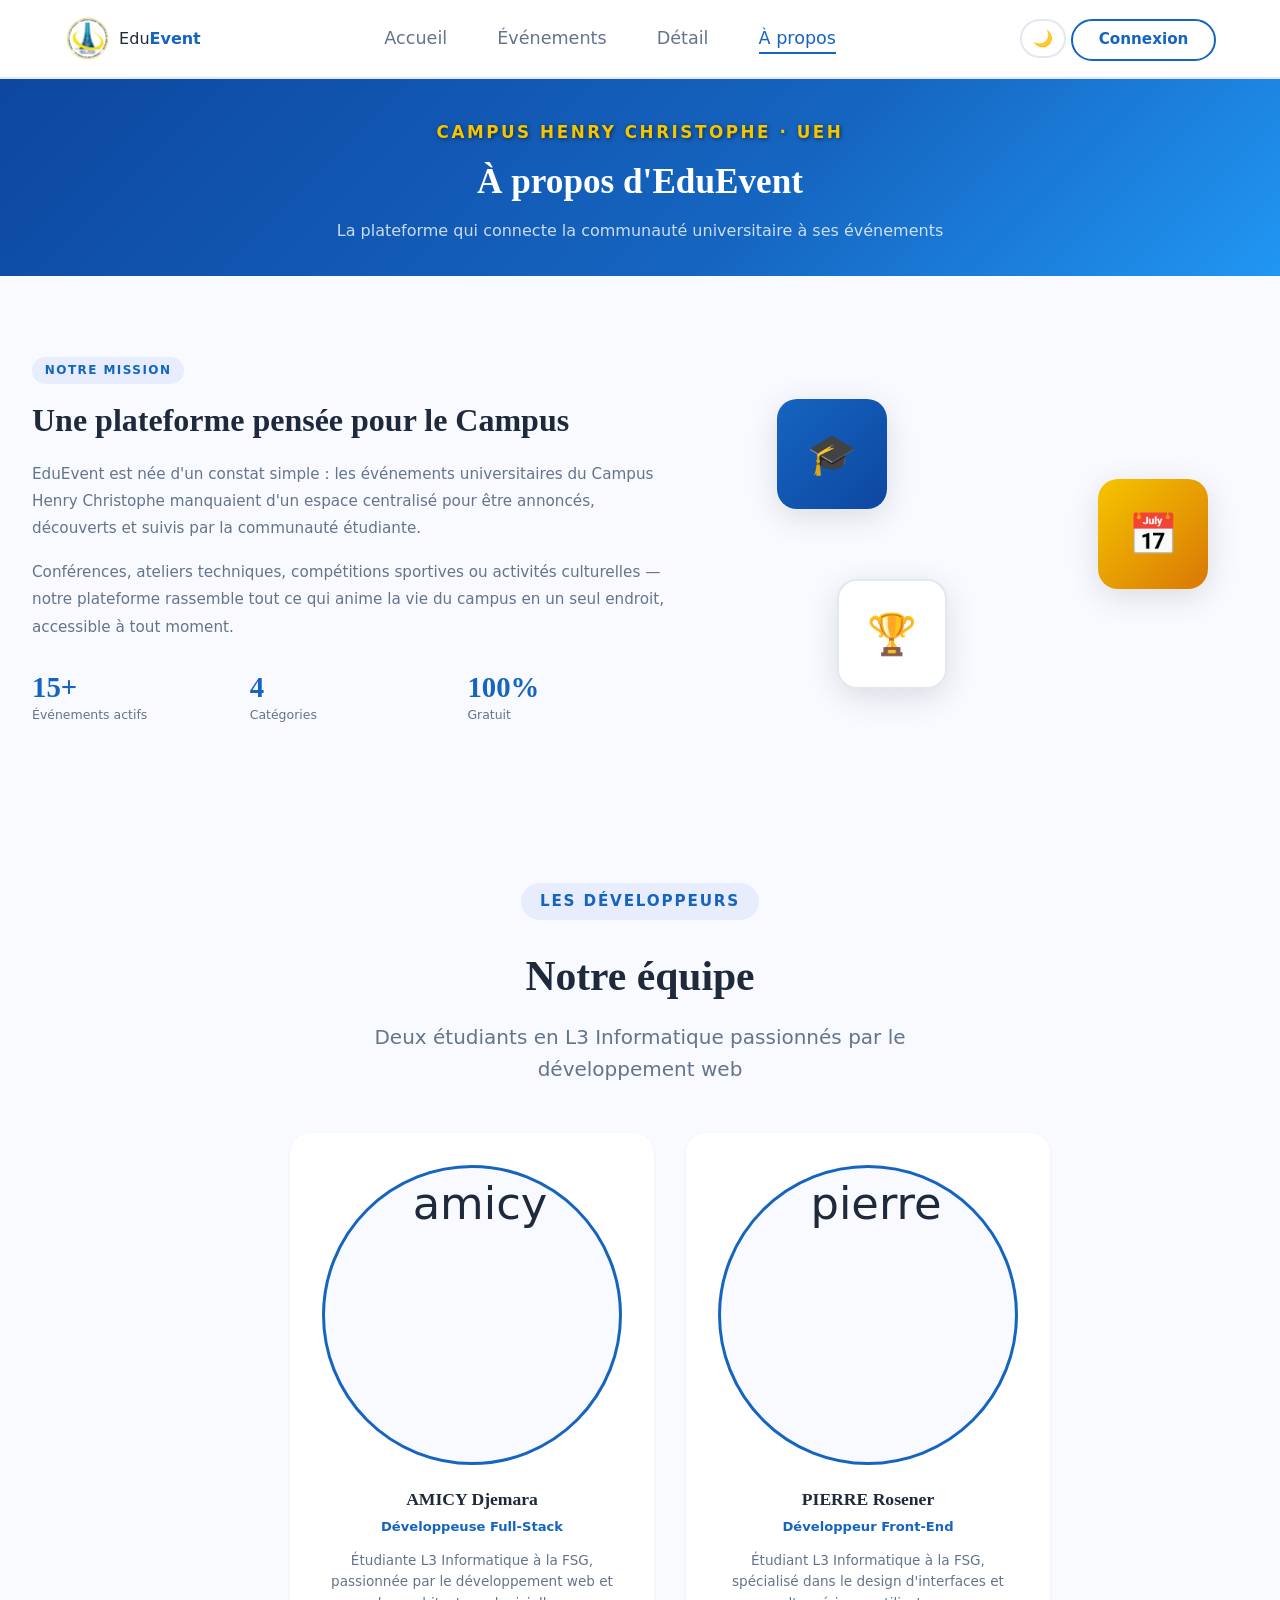
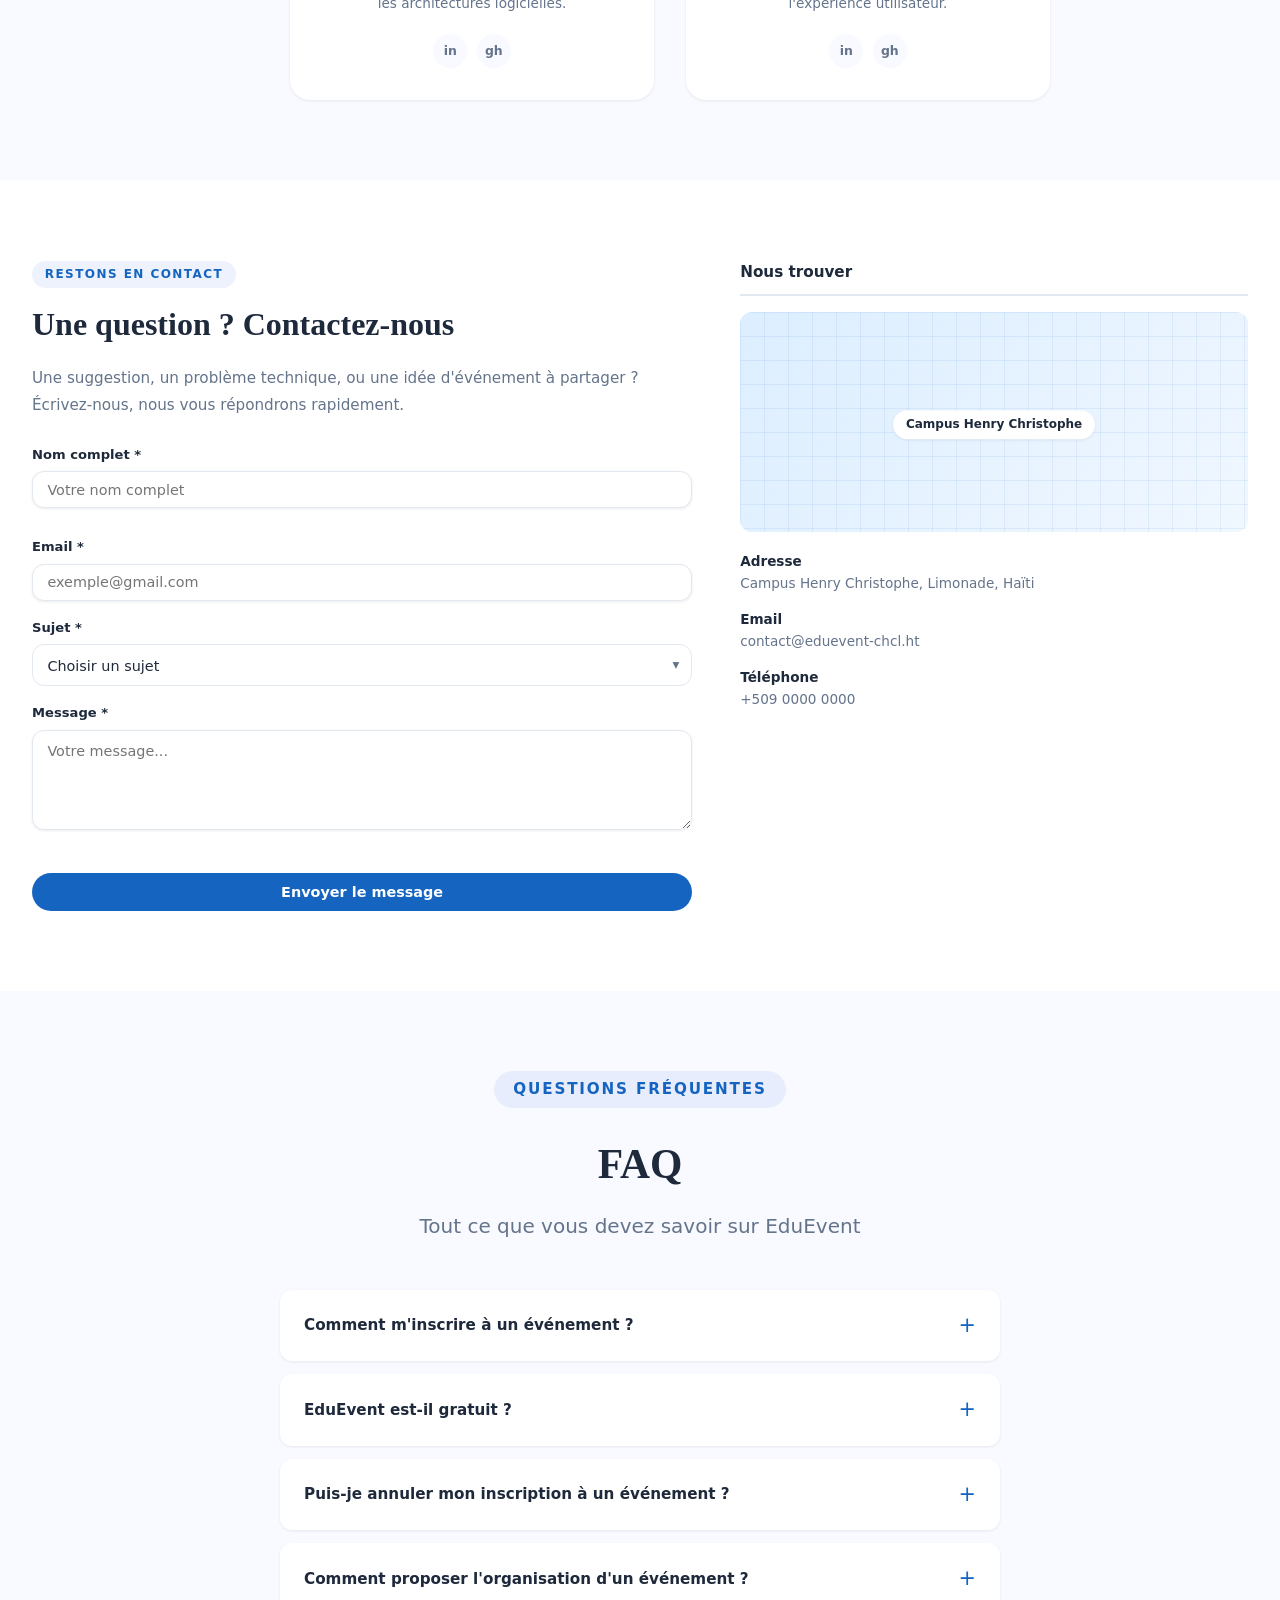
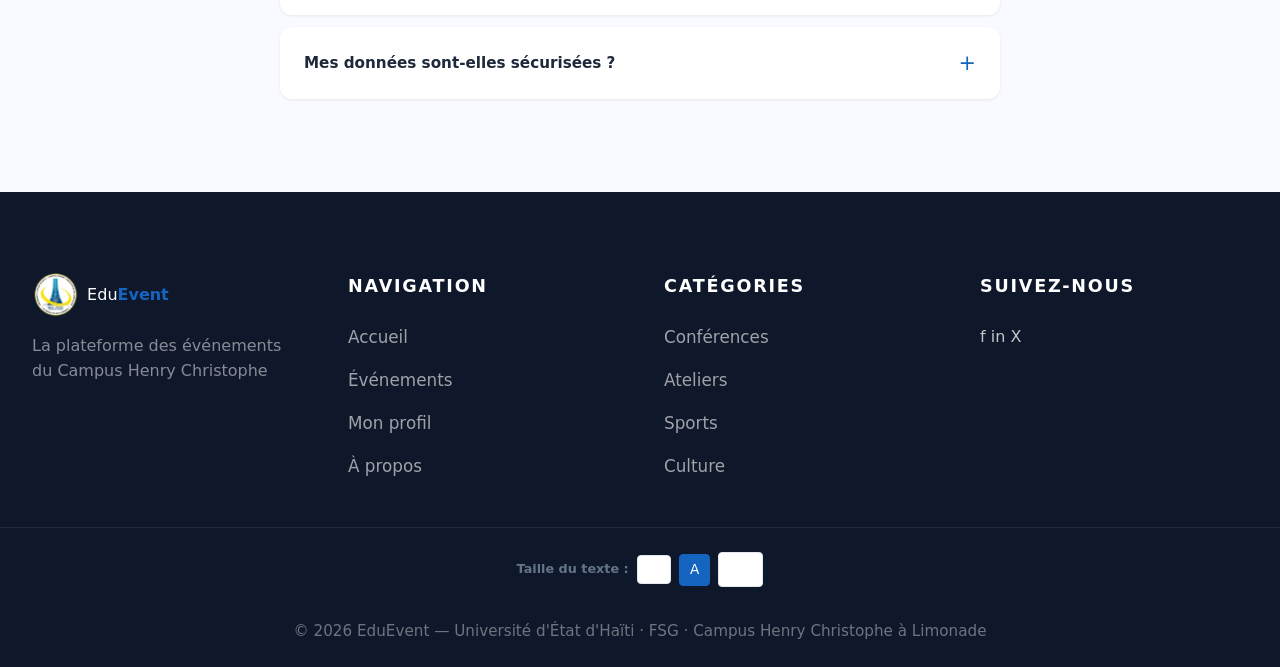
==== commit 04c025f4: "Update a-propos.html" ====
--- a/a-propos.html
+++ b/a-propos.html
@@ -32,7 +32,7 @@
 
       <!-- Connexion & Menu Burger -->
       <div class="header__actions">
-        <button class="btn-darkmode" id="btn-darkmode" aria-label="Mode sombre" title="Mode sombre">mode sombre</button>
+        <button class="btn-darkmode" id="btn-darkmode" aria-label="Mode sombre" title="Mode sombre">🌙</button>
         <a href="profil.html" class="btn btn--outline">Connexion</a>
         
         <button class="hamburger" id="hamburger" aria-label="Menu">
--- a/css/style.css
+++ b/css/style.css
@@ -5,10 +5,10 @@
 /* ----- VARIABLES ----- */
 :root {
   /* Couleurs principales — Logo UEH-CHCL */
-  --color-primary:     #1565C0;   /* Bleu profond logo CHCL */
-  --color-primary-dk:  #0D47A1;   /* Bleu encore plus foncé hover */
-  --color-accent:      #F5C500;   /* Or/Jaune anneau logo CHCL */
-  --color-accent-lt:   #FFF9C4;   /* Jaune très clair fond */
+  --color-primary:     #1565C0;   
+  --color-primary-dk:  #0D47A1;   
+  --color-accent:      #F5C500;   
+  --color-accent-lt:   #FFF9C4;   
  
   /* Neutres */
   --color-bg:          #F8FAFF;
@@ -73,9 +73,9 @@
 /* ----- CONTAINER ----- */
 .container {
   width: 100%;
-  max-width: 1300px; /* Augmenté de 1200px à 1300px pour ouvrir l'espace */
+  max-width: 1300px; 
   margin: 0 auto;
-  padding: 0 var(--space-xl); /* Donne plus de marge de sécurité sur les bords */
+  padding: 0 var(--space-xl); 
 }
 
  
@@ -91,11 +91,9 @@
   font-weight: 600;
   transition: all var(--transition);
   white-space: nowrap;
-
-  /* LES 3 LIGNES CORRECTRICES DU COIN : */
-  line-height: 1 !important;           /* Force le texte à s'aligner sur sa ligne de base */
-  height: 38px !important;             /* Fixe la hauteur exacte du bouton calée sur le logo */
-  margin-top: 2px !important;          /* Descend le bouton d'un pixel pour l'éloigner du bord haut */
+  line-height: 1 !important;       
+  height: 38px !important;             
+  margin-top: 2px !important;          
 }
  
 .btn--primary {
@@ -168,7 +166,7 @@
 }
  
 /* ============================================================
-   HEADER COMPLET ET CORRIGÉ (EDUEVENT)
+   HEADER COMPLET(EDUEVENT)
    ============================================================ */
 
 /* 1. Taille fixe de l'image du logo */
@@ -177,6 +175,8 @@
   width: auto !important;        
   object-fit: contain !important;
   display: block !important;
+   object-fit: cover !important; 
+  transform: scale(1.05) !important
 }
 
 /* 2. Structure du bandeau principal */
@@ -197,7 +197,7 @@
   box-shadow: var(--shadow-md); 
 }
 
-/* 3. Alignement global : Logo à gauche, Meni au centre, Bouton à droite */
+
 .header__inner {
   display: grid !important;
   grid-template-columns: auto 1fr auto !important;
@@ -223,7 +223,6 @@
   color: var(--color-primary); 
 }
 
-/* 4. Forçage de l'espace de la navigation (Correction absolue) */
 nav, .header nav {
   display: flex !important;
   justify-content: center !important; 
@@ -236,14 +235,13 @@
   list-style: none !important;
   margin: 0 !important;
   padding: 0 !important;
-  gap: 0 !important; /* Annule le gap natif pour éviter les conflits */
-}
-
-/* MÉTHODE MAGIQUE : On force l'espace individuellement sur chaque puce du menu */
+  gap: 0 !important; 
+}
+
 .nav__list li {
   display: block !important;
-  margin-left: 25px !important;  /* Crée l'espace de sécurité obligatoire à gauche */
-  margin-right: 25px !important; /* Crée l'espace de sécurité obligatoire à droite */
+  margin-left: 25px !important;  
+  margin-right: 25px !important;
 }
 
 /* 5. Style des liens et effets visuels fluides (Ligne bleue) */
@@ -292,34 +290,32 @@
   border-radius: var(--radius-full) !important;
 }
 
-/* Nan css/style.css — Pati 7 la sèlman */
 .hamburger {
   display: none; 
   flex-direction: column;
   justify-content: space-between;
-  width: 30px;         /* Lajè bouton an */
-  height: 21px;        /* Wotè bouton an pou bar yo gen espas ant yo */
+  width: 30px;         
+  height: 21px;        
   background: none;
   border: none;
   cursor: pointer;
-  z-index: 110;        /* Fòse l rete anlè pou anyen pa kouvri l */
+  z-index: 110;        
   padding: 0;
 }
 
-/* Ti bar yo ap byen trase koulye a */
 .hamburger span {
   display: block;
   width: 100%;
-  height: 3px;         /* Epesè ti bar yo */
-  background-color: var(--color-primary); /* Koulè ble logo a */
+  height: 3px;        
+  background-color: var(--color-primary); 
   border-radius: var(--radius-full);
-  transition: all 0.3s ease; /* Pou lè n a anime l pita */
+  transition: all 0.3s ease; 
 }
 
  
 
 /* ============================================================
-   HERO COMPACT (REDUIT EN HAUTEUR)
+   HERO COMPACT 
    ============================================================ */
 
 
@@ -334,7 +330,7 @@
   overflow: hidden; /* Anpeche imaj yo depase */
 }
 
-/* Nouvo stil pou 5 imaj yo */
+
 .hero-slide {
   position: absolute;
   top: 0;
@@ -344,30 +340,28 @@
   object-fit: cover;
   background-position: center;
   opacity: 0;
-  transition: opacity 2s ease-in-out; /* Tranzisyon dous soti nan yon imaj nan yon lòt */
-}
-
-/* Sèl imaj ki gen klas 'active' a k ap parèt */
+  transition: opacity 2s ease-in-out; 
+}
+
+
 .hero-slide.active {
   opacity: 1;
 }
 
-/* Gradyan ble a ap rete nèt anlè imaj yo pou tèks la ka parèt byen frapan */
 .hero__bg::before {
   content: '';
   position: absolute;
   inset: 0;
-   background: none !important;
-  z-index: 2; /* Mete l anlè imaj yo */
+  background:none !important;
+  z-index: 2; 
 }
 
 
 /* ============================================================
-   HERO CENTRÉ ET COMPACT (ELEVASYON DESIGN)
+   HERO CENTRÉ ET COMPACT 
    ============================================================ */
 .hero {
   position: relative;
-  /* On remonte légèrement de 50vh à 58vh pour donner de la place à la flèche */
   min-height: 25vh !important; 
   display: flex;
   align-items: center;
@@ -381,34 +375,30 @@
   z-index: 2; 
   color: #fff;
   max-width: 850px; 
-  padding: 20px 0 !important; /* On remet exactement votre padding de départ sans boîte */
+  padding: 20px 0 !important; 
   text-align: center !important;
   margin-bottom: 40px !important; 
-  background: none !important; /* On supprime complètement la boîte transparente */
-}
-
-
-
-
-/* Sante ti tit jòn nan */
+  background: none !important; 
+}
+
+
 .hero__content .section__eyebrow {
   margin-left: auto !important;
   margin-right: auto !important;
 }
 
-/* Sante paragraf deskripsyon an */
 .hero__content .section__subtitle {
   font-size: 1.25rem !important; 
   max-width: 650px !important; 
   color: rgba(255, 255, 255, 0.9) !important;
-  margin: 0 auto var(--space-xl) auto !important; /* <--- 'auto' a gòch ak a dwat ap sante paragraf la */
-}
-
-/* SANTE DE BOUTON YO NAN MITAN */
+  margin: 0 auto var(--space-xl) auto !important; 
+}
+
+
 .hero__cta { 
   display: flex !important; 
   flex-direction: row !important;
-  justify-content: center !important; /* <--- SA PRAL METE DE BOUTON YO NAN MITAN PAJ LA */
+  justify-content: center !important; 
   gap: 25px !important; 
   flex-wrap: wrap; 
 }
@@ -418,7 +408,7 @@
 /* Texte d'introduction jaune "CAMPUS HENRY CHRISTOPHE..." */
 .hero__eyebrow {
   display: inline-block;
-  font-size: 1.05rem !important; /* Agrandi pour une meilleure visibilité */
+  font-size: 1.05rem !important; 
   font-weight: 700;
   letter-spacing: .15em;
   text-transform: uppercase;
@@ -427,24 +417,15 @@
 }
  
 /* Grand titre blanc principal */
-
- 
 .hero__accent {
   color: var(--color-accent);
   font-style: italic;
 }
- 
-/* Paragraphe de description sous le titre */
-
- 
-
-
-/* Style de base et forçage de taille pour les deux boutons du Hero */
 .hero__cta .btn {
   display: inline-flex !important;
   align-items: center !important;
   justify-content: center !important;
-  padding: 0.8rem 2.2rem !important; /* Boutons plus généreux et haut de gamme */
+  padding: 0.8rem 2.2rem !important; 
   font-size: 1.05rem !important;
   height: auto !important;
   white-space: nowrap !important;
@@ -454,13 +435,13 @@
 /* Bouton principal "Voir les événements" */
 .hero__cta .btn--primary {
   border: 2px solid #ffffff !important;
-  background: #ffffff !important; /* Fond blanc opaque initial */
-  color: #1A56DB !important; /* Texte bleu d'origine */
+  background: #ffffff !important; 
+  color: #1A56DB !important; 
 }
 
 .hero__cta .btn--primary:hover {
-  background: transparent !important; /* Devient transparent au survol */
-  color: #ffffff !important; /* Le texte devient blanc */
+  background: transparent !important; 
+  color: #ffffff !important; 
   transform: translateY(-3px);
   box-shadow: var(--shadow-lg);
 }
@@ -471,16 +452,16 @@
   background: transparent !important;
   color: #ffffff !important;
 }
-/* FÒSE LIY DESKRIPSYON AN VINI NAN MITAN NÈT */
+
 .hero__content p, 
 .hero__subtitle, 
 .section__subtitle {
-  text-align: center !important; /* Fòse tèks la ekri nan mitan */
-  margin-left: auto !important;  /* Balanse espas bò gòch */
-  margin-right: auto !important; /* Balanse espas bò dwat */
+  text-align: center !important; 
+  margin-left: auto !important;  
+  margin-right: auto !important; 
   display: block !important;
   width: 100% !important;
-  max-width: 680px !important;   /* Anpeche liy lan vin twò long */
+  max-width: 680px !important;  
 }
 
 
@@ -494,14 +475,13 @@
 /* Petite flèche d'indication de défilement tout en bas */
 .hero__scroll {
   position: absolute;
-  /* On la colle très près du bord du bas (15px au lieu de var(--space-xl)) */
   bottom: 15px !important; 
   left: 50%;
   transform: translateX(-50%);
-  color: rgba(255,255,255,.6) !important; /* On la rend un peu plus blanche et visible */
+  color: rgba(255,255,255,.6) !important; 
   font-size: 1.4rem;
   animation: bounce 2s infinite;
-  z-index: 10 !important; /* On la passe au-dessus pour être sûr qu'elle soit cliquable */
+  z-index: 10 !important;
 }
 .hero__scroll a {
   color: #ffffff;
@@ -539,9 +519,8 @@
    ============================================================ */
 .cards-grid {
   display: grid;
-  /* Nou fòse kolòn yo pi laj (min 300px) pou kat yo pi bèl a 100% zoom */
   grid-template-columns: repeat(auto-fill, minmax(300px, 1fr));
-  gap: var(--space-xl); /* Plis espas ant kat yo */
+  gap: var(--space-xl); 
 }
  
 .card {
@@ -555,13 +534,13 @@
 }
  
 .card:hover {
-  transform: translateY(-6px); /* Kat la ap monte yon ti kras pi plis lè w pase sourit la */
+  transform: translateY(-6px); 
   box-shadow: var(--shadow-lg);
 }
  
 .card__image-wrap {
-  position: relative !important; /* TRÈS IMPORTANT : Pou badge la ka bloke anndan foto a */
-  height: 200px; /* Nou monte l a 200px pou foto yo pi bèl */
+  position: relative !important; 
+  height: 200px; 
   overflow: hidden;
   background: var(--color-border);
 }
@@ -577,26 +556,27 @@
   transform: scale(1.05); 
 }
  
-/* SÈL KÒD K AP KORIJE BADGE YO NÈT */
+
 .card__badge {
   position: absolute !important;
-  top: 15px !important;  /* Distans depi anlè nèt nan foto a */
-  left: 15px !important; /* Distans depi sou bò gòch nèt */
-  font-size: 0.8rem !important; /* Tèks la ap pi fasil pou li */
+  top: 8px !important;  
+  left: 5px !important; 
+  font-size: 0.8rem !important; 
   font-weight: 700;
   text-transform: uppercase;
   letter-spacing: .06em;
-  padding: 0.35rem 0.8rem !important; /* Badge la ap pi laj e li pap kase */
+  padding: 0.35rem 0.8rem !important; 
   border-radius: var(--radius-full);
   color: #fff;
-  z-index: 10 !important; /* Fòse badge la rete anlè foto a nèt */
-  margin: 0 !important; /* Anile vye maj ki te fè l deplase a */
+  z-index: 10 !important; 
+  margin: 0 !important; 
 }
  
 .badge--conference { background: var(--cat-conference) !important; }
 .badge--atelier    { background: var(--cat-atelier) !important; }
 .badge--sport      { background: var(--cat-sport) !important; }
 .badge--culture    { background: var(--cat-culture) !important; }
+.badge--soutenance { background: #0891B2; }
  
 .card__body {
   padding: var(--space-lg);
@@ -608,7 +588,7 @@
  
 .card__title {
   font-family: var(--font-display);
-  font-size: 1.2rem !important; /* Tit la ap pi gwo ak pi bèl pou li a 100% zoom */
+  font-size: 1.2rem !important; 
   font-weight: 700;
   line-height: 1.4;
   color: var(--color-text);
@@ -619,7 +599,7 @@
   display: flex;
   flex-direction: column;
   gap: 0.3rem;
-  font-size: 0.85rem !important; /* Ti enfòmasyon yo ap pi klè */
+  font-size: 0.85rem !important;
   color: var(--color-text-muted);
 }
  
@@ -646,13 +626,13 @@
   border-top: 1px solid var(--color-border);
 }
  
-/* Bouton "Voir les détails" anba nèt la */
+/* Bouton "Voir les détails"  */
 .card__footer .btn { 
   width: 100%; 
   justify-content: center; 
-  padding: 0.7rem 0 !important; /* Bouton an ap pi gwo ak pi fasil pou klike */
+  padding: 0.7rem 0 !important;
   font-size: 0.95rem !important;
-  height: auto !important; /* Anile wotè 38px ki te kwense l la */
+  height: auto !important; 
 }
  
 /* Skeleton loader */
@@ -668,15 +648,15 @@
 
 /* 1. Le petit badge bleu "À LA UNE" */
 .section__header .section__eyebrow {
-  font-size: 0.95rem !important; /* Plus grand et plus percutant */
-  padding: 0.4rem 1.2rem !important; /* Donne plus d'espace autour du texte */
+  font-size: 0.95rem !important; 
+  padding: 0.4rem 1.2rem !important; 
   letter-spacing: .12em;
   font-weight: 700;
 }
 
 /* 2. Le grand titre "Événements en vedette" */
 .section__header .section__title {
-  font-size: 2.6rem !important; /* Augmenté pour un style moderne à 100% de zoom */
+  font-size: 2.6rem !important; 
   margin-top: 15px !important;
   margin-bottom: 12px !important;
   font-family: var(--font-display);
@@ -685,25 +665,25 @@
 
 /* 3. La petite ligne du bas "Ne manquez pas ces événements..." */
 .section__header .section__subtitle {
-  font-size: 1.25rem !important; /* Taille très confortable pour la lecture */
+  font-size: 1.25rem !important; 
   color: var(--color-text-muted) !important;
-  max-width: 650px !important; /* Empêche le texte de s'étaler sur une seule ligne trop longue */
-  margin: 0 auto !important; /* Centre parfaitement la ligne sous le grand titre */
+  max-width: 650px !important; 
+  margin: 0 auto !important; 
   line-height: 1.6;
 }
 
 
 /* ============================================================
-   STATISTIQUES (AGRANDI AK CORRIGÉ)
+   STATISTIQUES 
    ============================================================ */
 .stats {
   background: var(--color-primary);
-  padding: var(--space-3xl) 0 !important; /* Bay plis espas anlè ak anba */
+  padding: var(--space-3xl) 0 !important;
 }
  
 .stats__grid {
   display: grid;
-  grid-template-columns: repeat(auto-fit, minmax(220px, 1fr)) !important; /* Pèmèt chif yo gaye bèl sou gwo ekran */
+  grid-template-columns: repeat(auto-fit, minmax(220px, 1fr)) !important; 
   gap: var(--space-xl) !important;
   text-align: center;
 }
@@ -712,22 +692,20 @@
   color: #fff; 
 }
  
-/* Gwo chif jòn yo (8, 1200, 4, 3) */
 .stat-card__number {
   display: block;
   font-family: var(--font-display);
-  font-size: 3rem !important; /* Agrandi chif yo pou yo gen enpak */
+  font-size: 3rem !important; 
   font-weight: 800 !important;
   color: var(--color-accent);
   line-height: 1;
 }
  
-/* Ti tèks ki anba chif yo */
 .stat-card__label {
   display: block;
-  font-size: 1.15rem !important; /* Tèks yo vin pi fasil pou li nèt */
+  font-size: 1.15rem !important; 
   font-weight: 500 !important;
-  color: rgba(255,255,255,.9) !important; /* Blan pi klere */
+  color: rgba(255,255,255,.9) !important;
   margin-top: var(--space-sm) !important;
 }
 
@@ -739,7 +717,7 @@
   background: var(--color-surface);
   border-top: 1px solid var(--color-border);
   border-bottom: 1px solid var(--color-border);
-  padding: var(--space-3xl) 0 !important; /* Donne beaucoup d'espace pour aérer le bloc */
+  padding: var(--space-3xl) 0 !important; 
 }
  
 .newsletter__inner {
@@ -756,7 +734,7 @@
  
 .newsletter__title {
   font-family: var(--font-display);
-  font-size: 2.4rem !important; /* Grand titre imposant */
+  font-size: 2.4rem !important; 
   font-weight: 700;
   margin-bottom: var(--space-xs);
   color: var(--color-text);
@@ -764,7 +742,7 @@
  
 .newsletter__subtitle { 
   color: var(--color-text-muted); 
-  font-size: 1.2rem !important; /* Description bien visible */
+  font-size: 1.2rem !important; 
 }
  
 .newsletter__form { 
@@ -775,53 +753,51 @@
 /* LE CONTENEUR DU FORMULAIRE : Aligne et ajuste les deux éléments */
 .form-group {
   display: flex !important;
-  gap: 15px !important; /* Crée un espace propre entre le champ de texte et le bouton */
+  gap: 15px !important; 
   align-items: center !important;
 }
  
-/* LE CHAMP DE SAISIE (INPUT EMAIL) — BIEN FINI ET NET */
+/* LE CHAMP DE SAISIE (INPUT EMAIL) */
 .form-input {
   flex: 1 !important;
-  padding: 14px 24px !important; /* Augmente la hauteur interne pour un grand confort visuel */
-  border: 2px solid #CBD5E1 !important; /* Bordure gris neutre plus visible et nette */
+  padding: 14px 24px !important; 
+  border: 2px solid #CBD5E1 !important;
   border-radius: var(--radius-full);
   font: inherit;
-  font-size: 1.1rem !important; /* Écriture plus grande lorsque l'utilisateur tape son email */
+  font-size: 1.1rem !important; 
   color: var(--color-text);
   outline: none;
   background-color: #ffffff !important;
   transition: all var(--transition);
-  box-shadow: var(--shadow-sm); /* Ajoute une ombre très discrète */
-}
- 
-/* Effet visuel moderne lorsque l'utilisateur clique dans la case email */
+  box-shadow: var(--shadow-sm); 
+}
+ 
 .form-input:focus { 
-  border-color: var(--color-primary) !important; /* La bordure devient bleue */
-  box-shadow: 0 0 0 4px rgba(21, 101, 192, 0.15) !important; /* Petit halo bleu brillant autour */
-}
- 
-/* LE BOUTON BLEU "S'ABONNER" — GRAND ET SOLIDE */
+  border-color: var(--color-primary) !important; 
+  box-shadow: 0 0 0 4px rgba(21, 101, 192, 0.15) !important; 
+}
+ 
+/* LE BOUTON BLEU "S'ABONNER" */
 .newsletter__form .btn, 
 .newsletter__form button[type="submit"] {
   display: inline-flex !important;
   align-items: center !important;
   justify-content: center !important;
-  background: var(--color-primary) !important; /* Force le beau bleu institutionnel */
+  background: var(--color-primary) !important;
   color: #ffffff !important;
-  padding: 14px 35px !important; /* Donne une forme généreuse et haut de gamme alignée sur le champ email */
+  padding: 14px 35px !important;  
   font-size: 1.1rem !important;
   font-weight: 600 !important;
   border-radius: var(--radius-full) !important;
-  height: auto !important; /* Supprime la hauteur bridée */
+  height: auto !important; 
   cursor: pointer;
   transition: all var(--transition);
   box-shadow: var(--shadow-sm);
   white-space: nowrap !important;
 }
 
-/* Effet de survol sur le bouton S'abonner */
 .newsletter__form button[type="submit"]:hover {
-  background: var(--color-primary-dk) !important; /* Bleu plus foncé */
+  background: var(--color-primary-dk) !important; 
   transform: translateY(-2px);
   box-shadow: var(--shadow-md);
 }
@@ -836,7 +812,7 @@
 .form-message.error   { color: var(--cat-sport); }
 
 /* ============================================================
-   FOOTER (PIED DE PAGE - AGRANDI)
+   FOOTER 
    ============================================================ */
 .footer {
   background: #0F172A;
@@ -846,7 +822,7 @@
  
 .footer__inner {
   display: grid;
-  grid-template-columns: repeat(auto-fit, minmax(200px, 1fr)) !important; /* Evite kolòn yo kwense */
+  grid-template-columns: repeat(auto-fit, minmax(200px, 1fr)) !important;
   gap: var(--space-2xl);
   padding-bottom: var(--space-2xl);
   border-bottom: 1px solid rgba(255,255,255,.08);
@@ -855,17 +831,17 @@
 .footer__brand .header__logo { 
   color: #fff; 
   margin-bottom: var(--space-md); 
+   
 }
 
 .footer__tagline { 
-  font-size: 1rem !important; /* Ti tèks anba logo a */
+  font-size: 1rem !important;
   color: rgba(255,255,255,.5); 
   max-width: 260px; 
 }
  
-/* Tit yo tankou NAVIGATION, CATEGORIES... */
 .footer__heading {
-  font-size: 1.1rem !important; /* Tit kolòn yo pi klè */
+  font-size: 1.1rem !important; 
   font-weight: 700;
   letter-spacing: .1em;
   text-transform: uppercase;
@@ -876,12 +852,11 @@
 .footer__links ul { 
   display: flex; 
   flex-direction: column; 
-  gap: var(--space-md) !important; /* Plis espas vètikal ant lyen yo */
-}
- 
-/* Tout lyen ki nan footer a */
+  gap: var(--space-md) !important; 
+}
+ 
 .footer__links a {
-  font-size: 1.05rem !important; /* Lyen yo pi gwo pou klike fasil */
+  font-size: 1.05rem !important; 
   color: rgba(255,255,255,.6) !important;
   transition: color var(--transition);
 }
@@ -893,7 +868,7 @@
 .footer__bottom {
   padding: var(--space-lg) 0;
   text-align: center;
-  font-size: 0.95rem !important; /* Tèks copyright anba nèt la */
+  font-size: 0.95rem !important; 
   color: rgba(255,255,255,.4) !important;
 }
 
@@ -905,7 +880,7 @@
 .page-hero {
   background: linear-gradient(135deg, #0D47A1 0%, #1565C0 60%, #2196F3 100%);
   color: #fff;
-  padding: 2.5rem 0 2rem; /* Ti kras mwens espas pou l pa pran tout ekran an */
+  padding: 2.5rem 0 2rem; 
   text-align: center;
 }
  
@@ -916,7 +891,7 @@
  
 .page-hero__title {
   font-family: var(--font-display);
-  font-size: clamp(1.6rem, 3.5vw, 2.2rem) !important; /* Ekilibre pou l pa twò gwo sou laptop 13" */
+  font-size: clamp(1.6rem, 3.5vw, 2.2rem) !important; 
   font-weight: 700;
   margin-bottom: 0.5rem;
 }
@@ -932,11 +907,8 @@
   border-bottom: 1px solid var(--color-border);
   padding: 1.5rem 0;
   
-  /* Sa yo ap fòse bare a desann nòmalman san l pa janm bloke anlè */
   position: relative !important; 
   top: auto !important;
-  
-  /* Yon ti z-index nòmal pou l rete nan plas li */
   z-index: 1 !important; 
   box-shadow: var(--shadow-sm);
 }
@@ -958,7 +930,7 @@
  
 .search-bar__input {
   width: 100%;
-  padding: 0.55rem 2.5rem !important; /* Afine wotè a pou l vin pi bèl e elegant */
+  padding: 0.55rem 2.5rem !important; 
   border: 2px solid var(--color-border);
   border-radius: var(--radius-full);
   font: inherit;
@@ -1256,9 +1228,11 @@
   color: var(--color-text-muted);
   pointer-events: none;
 }
+
+
 /*page details*/
 
-<!--Banner-->
+
 /* ===== BANNIÈRE DETAIL ===== */
 .detail-banner {
   position: relative;
@@ -1284,18 +1258,37 @@
   background: linear-gradient(to top, rgba(0,0,0,.85) 0%, rgba(0,0,0,.3) 100%);
   z-index: 1;
   display: flex;
-  flex-direction: column;
-  justify-content: flex-end;
+  align-items: flex-end;
   padding-bottom: 2rem;
 }
+/* ===== RÉORGANISATION DE L'ORDRE DANS LA BANNIÈRE ===== */
 
 .detail-banner__overlay .container {
-  display: flex;
-  flex-direction: column;
-  align-items: flex-start;
-  gap: 0.8rem;
-  width: 100%;
-}
+  display: flex !important;
+  flex-direction: column !important;
+  align-items: flex-start !important;
+  gap: 0.8rem !important;
+}
+#banner-badge {
+  order: 1 !important; /* En premier (tout en haut) */
+}
+
+#banner-titre {
+  order: 2 !important; /* En deuxième */
+  margin: 0 !important;
+}
+
+#banner-meta {
+  order: 3 !important; /* En troisième */
+}
+
+.btn-retour {
+  order: 4 !important; 
+  margin-top: 0.5rem !important; 
+}
+
+
+
 
 .card__badge {
   display: inline-block !important;
@@ -1328,6 +1321,7 @@
   color: rgba(255,255,255,.9);
   font-size: 0.88rem;
 }
+
 
 .btn-retour {
   color: rgba(255,255,255,.8);
@@ -1364,22 +1358,20 @@
 
 .detail-grid {
   display: flex !important;
-  flex-direction: column !important; /* Fòse sidebar a desann anba gwo kontni an */
-  gap: 2rem !important; /* Bèl ti espas ant kontni an ak fòmilè a */
+  flex-direction: column !important;
+  gap: 2rem !important; 
   width: 100% !important;
 }
 
-/* 2. Fòse fòmilè a ak kat la (.aside-card) pran tout lajè paj la kounye a */
 .detail__aside, 
 aside, 
 .aside-card, 
 .inscription-form {
   width: 100% !important;
-  max-width: 100% !important; /* Pèmèt fòmilè a laj nòmalman kounye a */
+  max-width: 100% !important; 
   box-sizing: border-box !important;
 }
 
-/* 3. Asire chan anndan fòmilè yo tou monte youn anba lòt pwòp */
 #inscription-form .form-row, .form-row {
   display: flex !important;
   flex-direction: column !important; 
@@ -1646,7 +1638,6 @@
 .partage-btn--fb { background: #1877F2; }
 .partage-btn--tw { background: #000; }
 .partage-btn--wa { background: #25D366; }
-/* DESIGN POU INPUT AK SELECT PAJ DETAIL LA */
 .form-input {
   width: 100% !important;
   height: 42px !important;
@@ -1669,7 +1660,6 @@
   cursor: pointer !important;
 }
 
-/* Fòse fòmilè a louvri eleman li yo yonn anba lòt */
 .inscription-form {
   display: flex !important;
   flex-direction: column !important;
@@ -2024,8 +2014,8 @@
 }
  
 .membre-card__photo {
-  width: 100px;
-  height: 100px;
+  width: 300px;
+  height: 300px;                 
   border-radius: 50%;
   background: var(--color-bg);
   border: 3px solid var(--color-primary);
@@ -2034,7 +2024,11 @@
   justify-content: center;
   font-size: 2.8rem;
   margin: 0 auto 1.2rem;
-}
+  overflow: hidden;            
+}
+
+
+
  
 .membre-card__nom {
   font-family: var(--font-display);
@@ -2202,9 +2196,7 @@
   color: var(--color-text-muted);
   line-height: 1.7;
 }
-/* ============================================================
-   KOREKSYON FINAL ELEGAN - BOUTON AK GWOZÈ REYÈL LI
-   ============================================================ */
+
 body #evenements-grid.cards-grid.vue-liste {
   display: flex !important;
   flex-direction: column !important;
@@ -2216,15 +2208,14 @@
   flex-direction: row !important;
   width: 100% !important;
   min-height: 160px !important;
-  align-items: center !important; /* Santre tout kontni an vètikal */
+  align-items: center !important; 
   background: #ffffff !important;
   border: 1px solid var(--color-border, #eee) !important;
   box-shadow: 0 4px 6px rgba(0,0,0,0.05) !important;
   overflow: hidden !important;
-  padding-right: 20px !important; /* Ti espas sekirite pou bouton an adwat */
-}
-
-/* Fòse imaj la gen yon bèl gwosè sou bò gòch */
+  padding-right: 20px !important; 
+}
+
 body #evenements-grid.cards-grid.vue-liste .card .card__image-wrap {
   width: 180px !important;
   min-width: 180px !important;
@@ -2242,15 +2233,12 @@
   display: block !important;
 }
 
-/* Badj kategori a */
 body #evenements-grid.cards-grid.vue-liste .card .card__badge {
   position: absolute !important;
   top: 10px !important;
   left: 10px !important;
   z-index: 5 !important;
 }
-
-/* Blòk tèks la nan mitan */
 body #evenements-grid.cards-grid.vue-liste .card .card__body {
   flex: 1 !important;
   display: flex !important;
@@ -2272,42 +2260,128 @@
   gap: 6px !important;
 }
 
-/* BOUTON AN AP PRAN SÈLMAN GWOSÈ TÈKS LI */
 body #evenements-grid.cards-grid.vue-liste .card .card__footer {
-  border: none !important; /* Retire liy gri ki te separe l la */
+  border: none !important;
   padding: 0 !important;
   display: flex !important;
   align-items: center !important;
   justify-content: flex-end !important;
   flex-shrink: 0 !important;
-  min-width: auto !important; /* Retire gwo lajè fiks la */
+  min-width: auto !important; 
   max-width: none !important;
 }
 
 body #evenements-grid.cards-grid.vue-liste .card .card__footer .btn {
-  width: auto !important; /* Bouton an ap retresi sou tèks la */
-  white-space: nowrap !important; /* Anpeche tèks bouton an kase */
-  padding: 10px 20px !important; /* Ba li yon bèl fòm oval */
+  width: auto !important; 
+  white-space: nowrap !important;
+  padding: 10px 20px !important; 
   font-size: 0.9rem !important;
 }
-  /* === EFFET HOVER : Louvri meni an lè sourit la pwente sou header a === */
-  
-  /* Lè sourit la pwente sou zòn Header a, nou afiche meni an */
+
   .header:hover nav, 
   .header:hover .header nav {
     display: flex !important;
   }
   
-  /* Ti animasyon pou l desann pi bèl */
   nav, .header nav {
     transition: all 0.3s ease-in-out !important;
   }
-
-
-
-
-
- 
- 
-
- 
+  /* ===== DARK MODE ===== */
+body.dark {
+  --color-bg:          #0F172A;
+  --color-surface:     #1E293B;
+  --color-border:      #334155;
+  --color-text:        #969899;
+  --color-text-muted:  #94A3B8;
+}
+
+body.dark .header {
+  background: rgba(15,23,42,.95);
+}
+
+body.dark .footer {
+  background: #020617;
+}
+
+.btn-darkmode {
+  background: none;
+  border: 2px solid var(--color-border);
+  border-radius: var(--radius-full);
+  padding: 0.3rem 0.7rem;
+  font-size: 1rem;
+  cursor: pointer;
+  transition: all var(--transition);
+}
+
+.btn-darkmode:hover {
+  background: var(--color-border);
+  
+}
+/* ===== RÉGULATION TAILLE GLOBALE ===== */
+html {
+  font-size: 16px;
+  transition: font-size 0.25s ease;
+}
+
+html.size-small {
+  font-size: 14px;
+}
+
+html.size-large {
+  font-size: 19px;
+}
+
+/* Style d'état actif pour les boutons du footer */
+.btn-size.active {
+  background: var(--color-primary) !important;
+  color: #ffffff !important;
+  border-color: var(--color-primary) !important;
+}
+/* ===== BOUTON RETOUR EN HAUT ===== */
+.btn-scroll-top {
+  position: fixed;
+  bottom: 25px;
+  right: 25px;
+  width: 45px;
+  height: 45px;
+  background-color: var(--color-primary, #1565C0);
+  color: #ffffff !important;
+  border: none;
+  border-radius: var(--radius-sm, 6px); /* Assorti au style de tes boutons institutionnels */
+  font-size: 1.2rem;
+  font-weight: bold;
+  display: flex;
+  align-items: center;
+  justify-content: center;
+  cursor: pointer;
+  z-index: 99; /* Passe au-dessus de tout le contenu */
+  box-shadow: var(--shadow-md);
+  
+  /* Animation de transition */
+  transition: background-color var(--transition), opacity 0.3s ease, visibility 0.3s ease;
+  
+  /* Caché par défaut (il apparaîtra uniquement quand on scroll) */
+  opacity: 0;
+  visibility: hidden;
+}
+
+.btn-scroll-top:hover {
+  background-color: var(--color-primary-dk, #0D47A1);
+}
+
+/* Classe activée par JavaScript quand l'utilisateur descend dans la page */
+.btn-scroll-top.visible {
+  opacity: 1;
+  visibility: visible;
+}
+
+
+
+
+
+
+
+ 
+ 
+
+ 
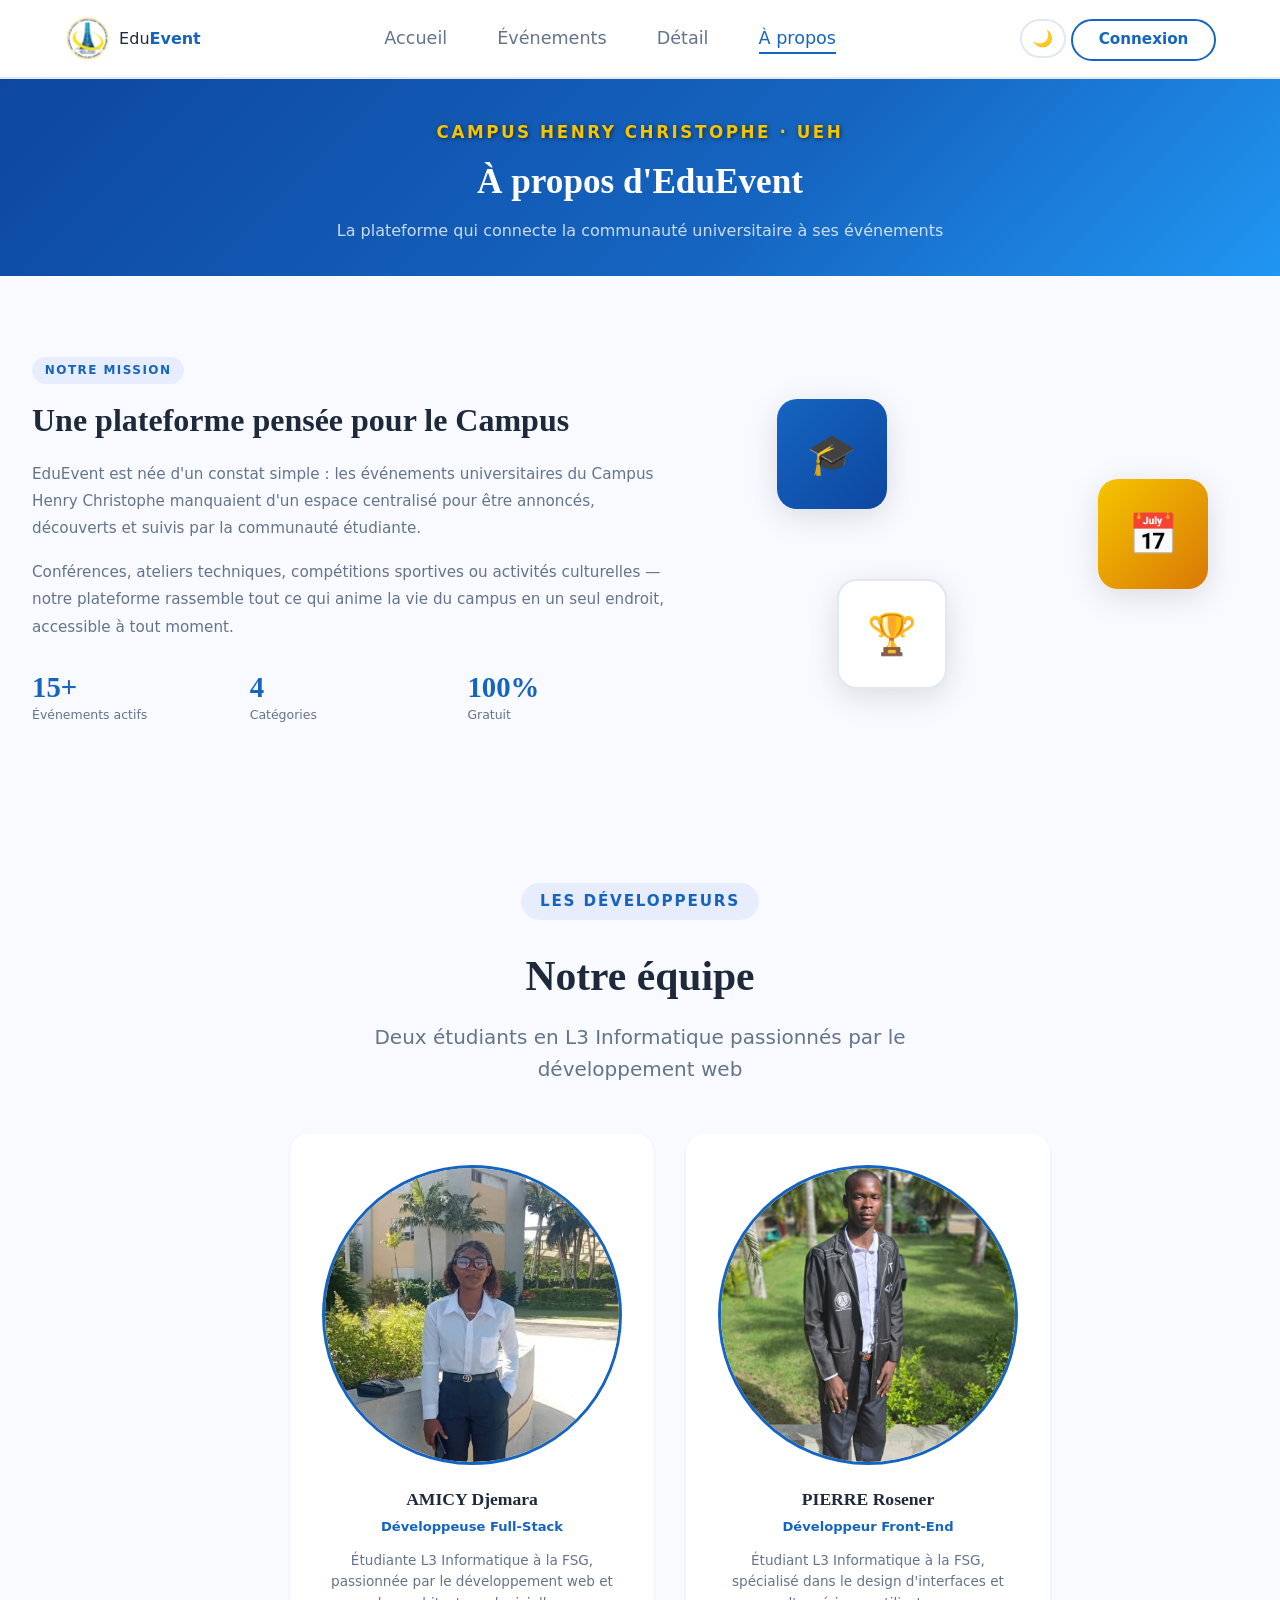
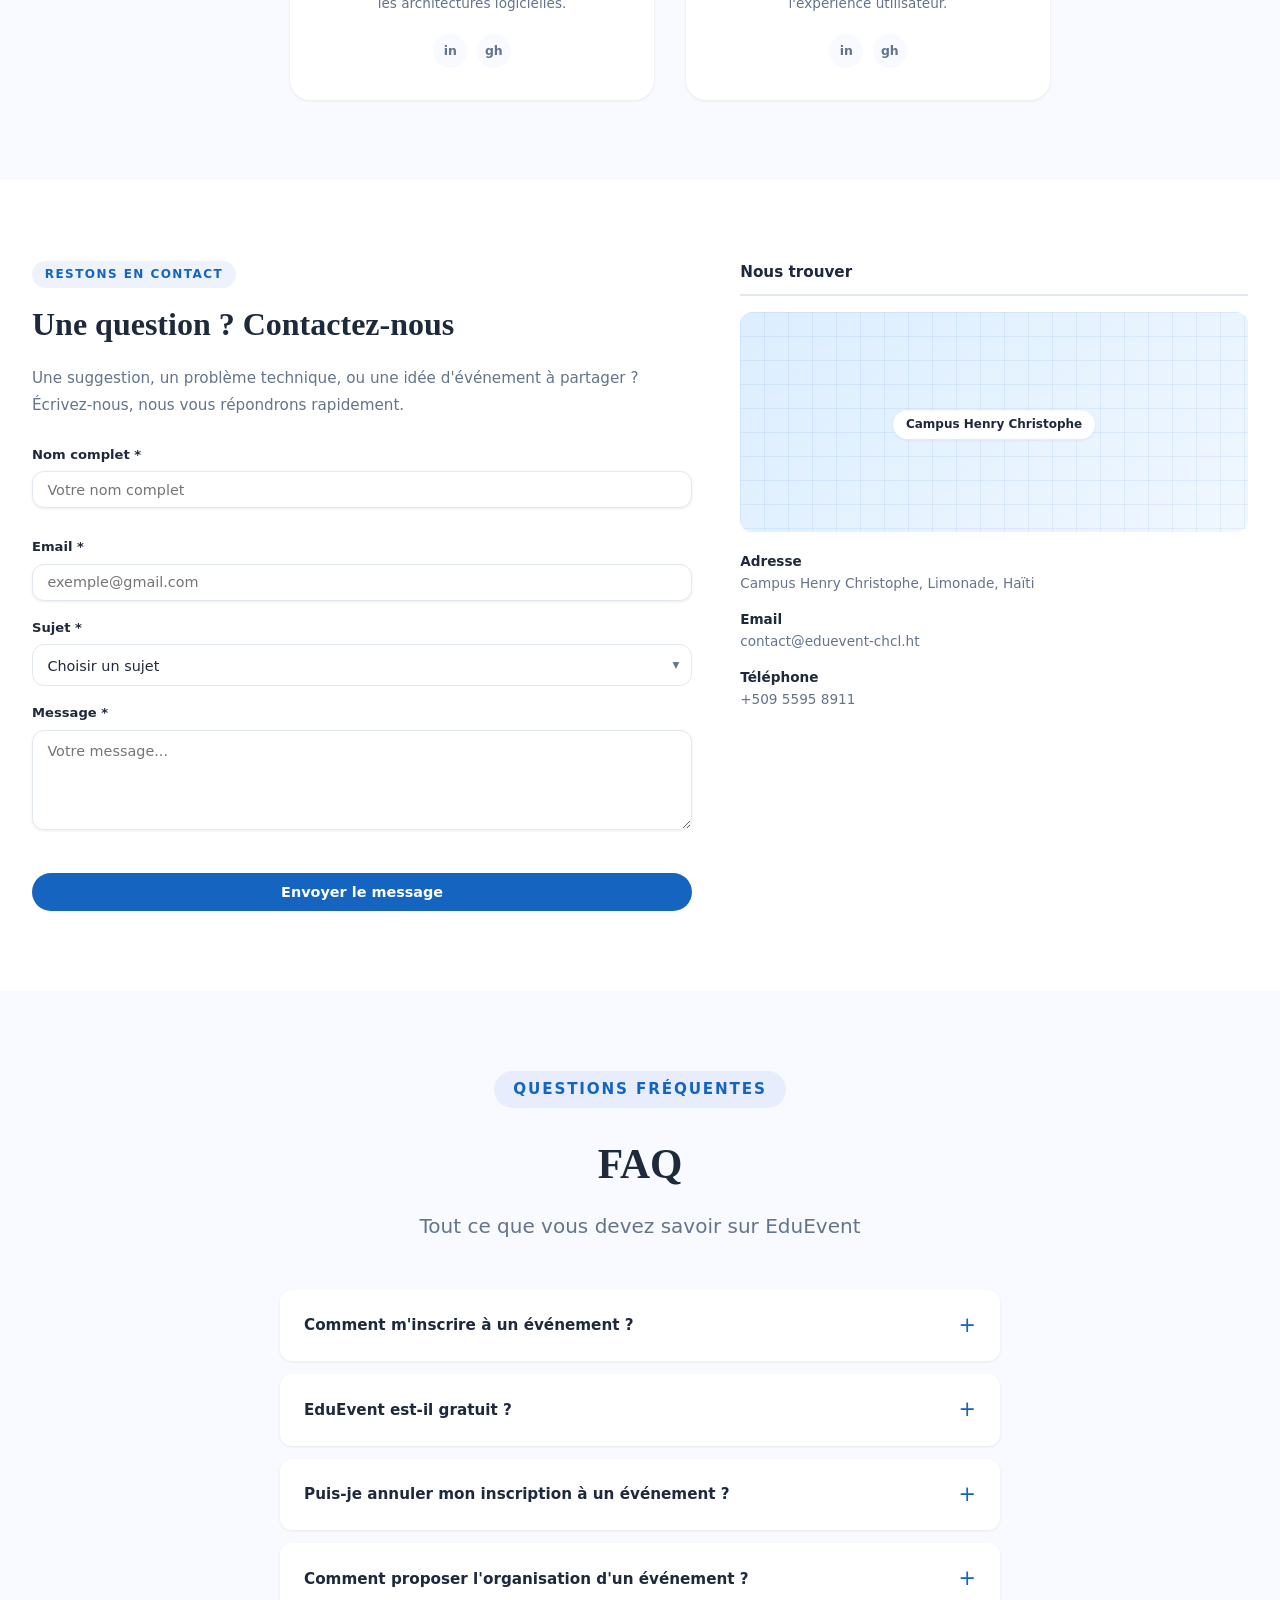
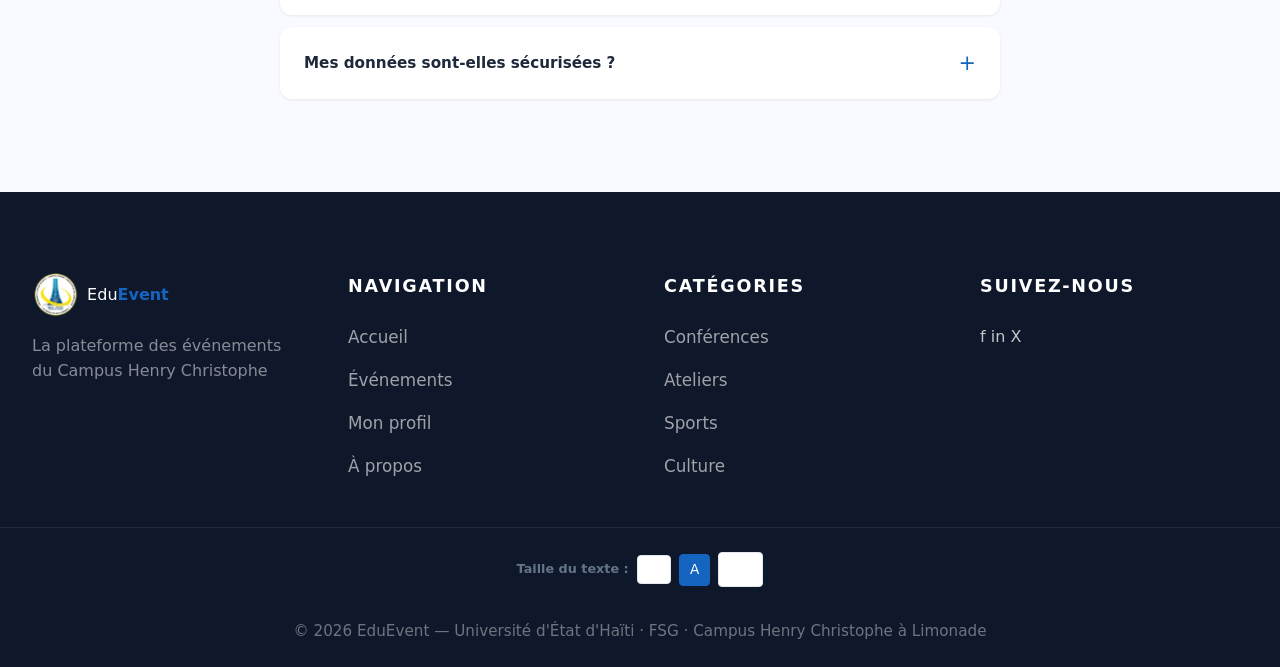
==== commit addc9b72: "Update a-propos.html" ====
--- a/a-propos.html
+++ b/a-propos.html
@@ -203,7 +203,7 @@
           <div class="map-info">
             <p><strong> Adresse</strong><br />Campus Henry Christophe, Limonade, Haïti</p>
             <p><strong> Email</strong><br />contact@eduevent-chcl.ht</p>
-            <p><strong> Téléphone</strong><br />+509 0000 0000</p>
+            <p><strong> Téléphone</strong><br />+509 5595 8911</p>
           </div>
         </div>
 
